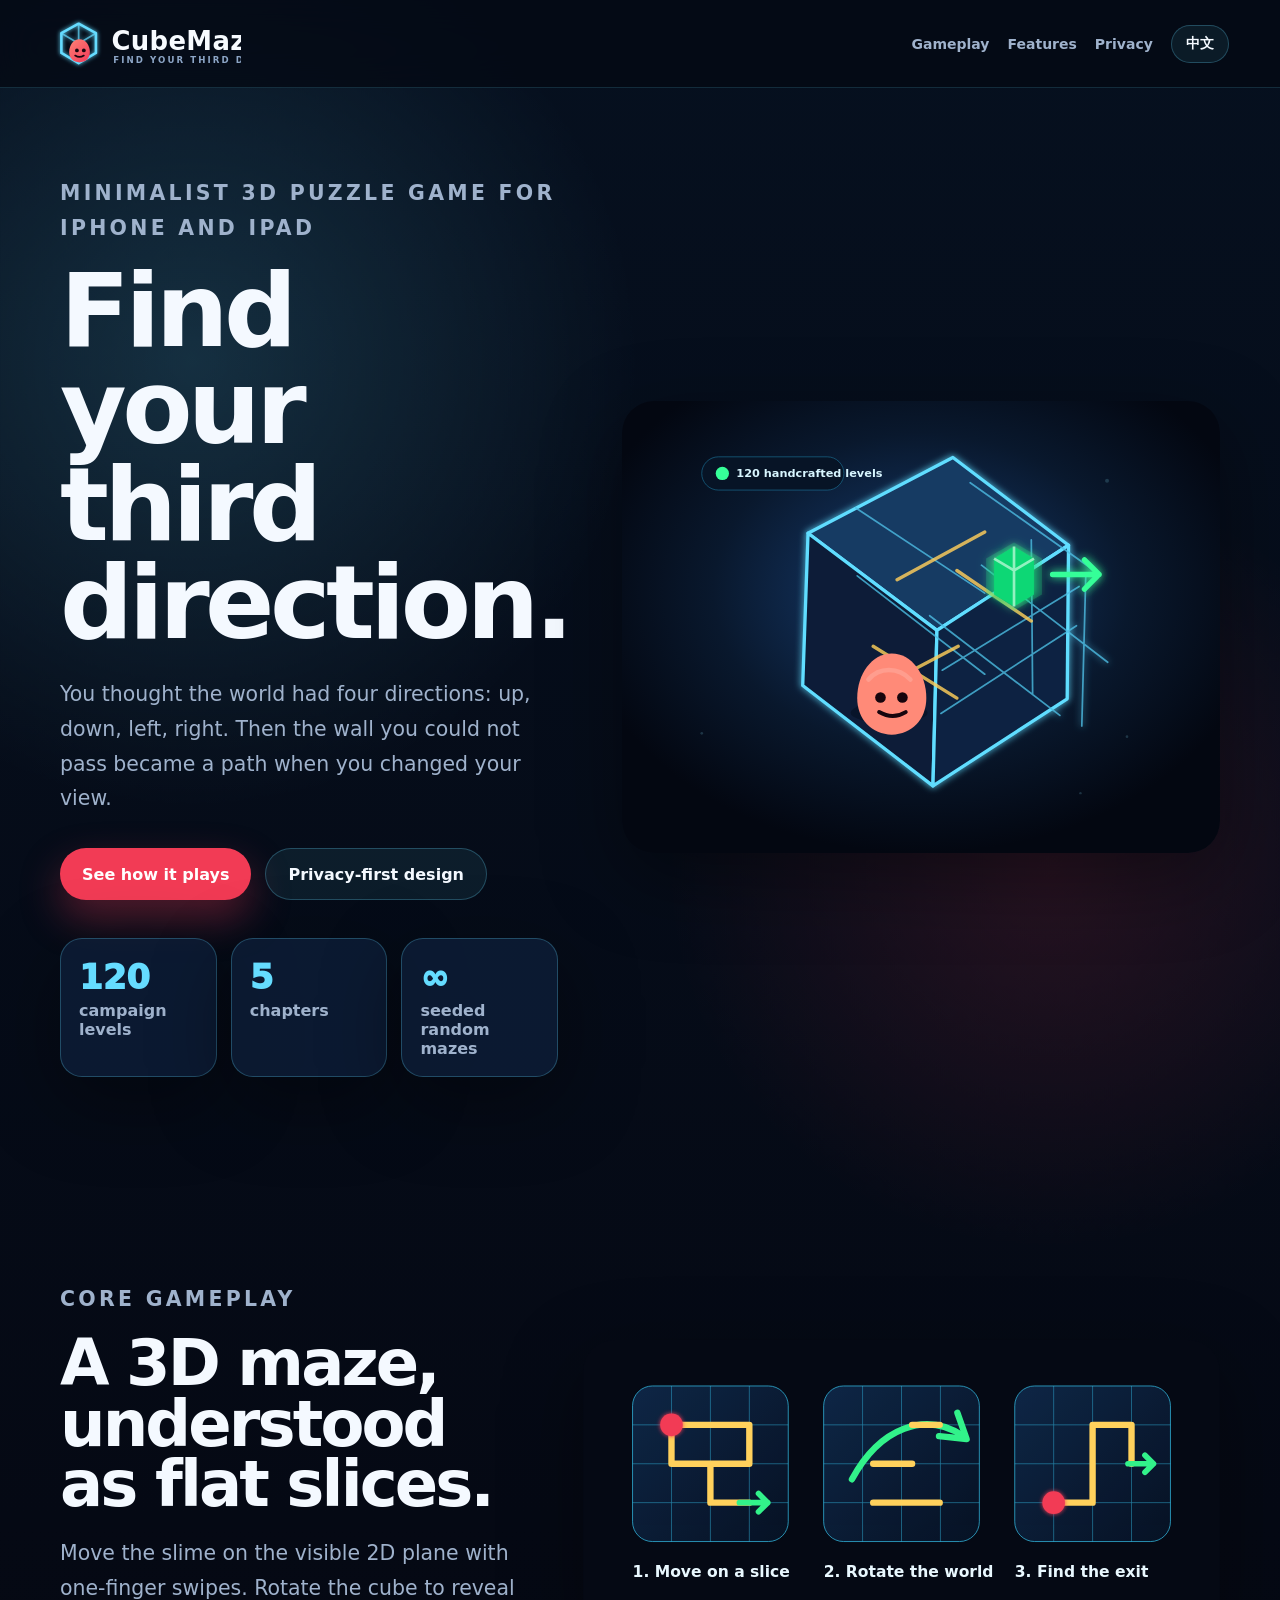
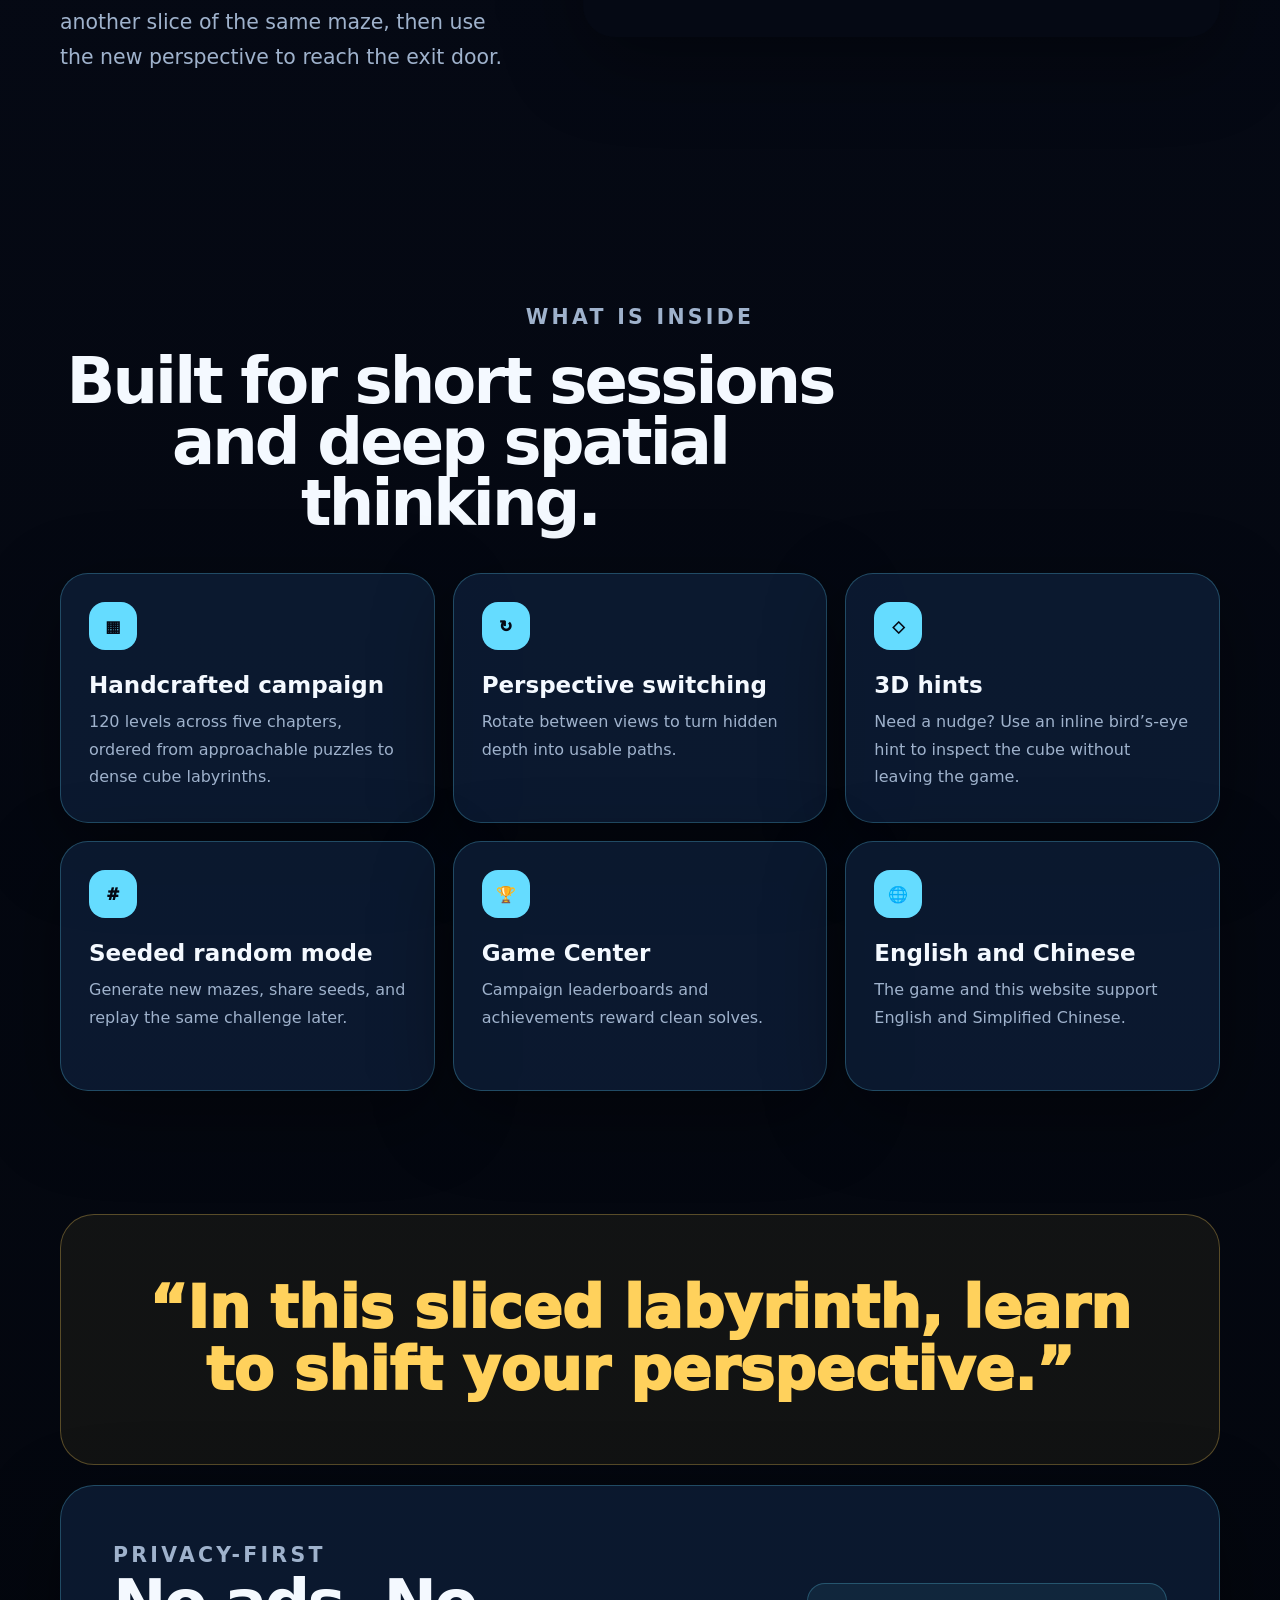
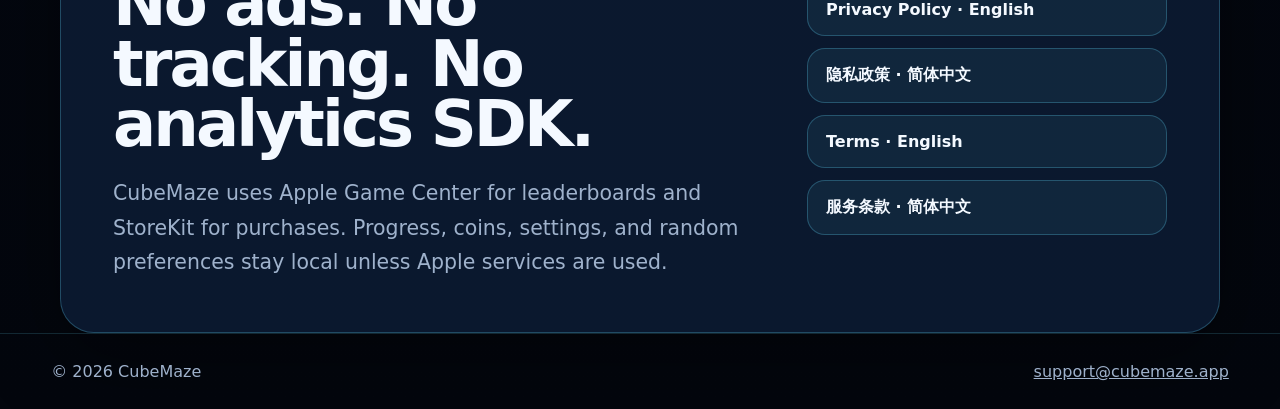
==== index.html @ 84bff679 "Publish CubeMaze website" ====
<!doctype html>
<html lang="en" data-lang="en">
<head>
  <meta charset="utf-8">
  <meta name="viewport" content="width=device-width, initial-scale=1">
  <title>CubeMaze · Find your third direction</title>
  <meta name="description" content="CubeMaze is a minimalist iPhone and iPad puzzle game about solving 3D cube mazes one 2D slice at a time.">
  <meta name="theme-color" content="#050914">
  <meta property="og:type" content="website">
  <meta property="og:title" content="CubeMaze">
  <meta property="og:description" content="Solve 3D mazes one 2D slice at a time.">
  <meta property="og:image" content="assets/social-card.svg">
  <meta name="twitter:card" content="summary_large_image">
  <link rel="icon" href="assets/favicon.svg" type="image/svg+xml">
  <link rel="preload" href="assets/hero-cube.svg" as="image">
  <link rel="stylesheet" href="styles.css">
</head>
<body>
  <header class="site-header">
    <a class="brand" href="#top" aria-label="CubeMaze home">
      <img src="assets/logo.svg" width="220" height="64" alt="CubeMaze">
    </a>
    <nav class="nav" aria-label="Primary navigation">
      <a href="#gameplay" data-i18n="nav.gameplay">Gameplay</a>
      <a href="#features" data-i18n="nav.features">Features</a>
      <a href="#privacy" data-i18n="nav.privacy">Privacy</a>
      <button class="language-toggle" type="button" data-language-toggle aria-label="Switch language">
        <span data-lang-label>中文</span>
      </button>
    </nav>
  </header>

  <main id="top">
    <section class="hero section">
      <div class="hero-copy">
        <p class="eyebrow" data-i18n="hero.eyebrow">Minimalist 3D puzzle game for iPhone and iPad</p>
        <h1 data-i18n="hero.title">Find your third direction.</h1>
        <p class="hero-lede" data-i18n="hero.lede">
          You thought the world had four directions: up, down, left, right. Then the wall you could not pass became a path when you changed your view.
        </p>
        <div class="cta-row">
          <a class="button primary" href="#gameplay" data-i18n="hero.primary">See how it plays</a>
          <a class="button secondary" href="#privacy" data-i18n="hero.secondary">Privacy-first design</a>
        </div>
        <dl class="stats" aria-label="Game highlights">
          <div>
            <dt>120</dt>
            <dd data-i18n="stats.levels">campaign levels</dd>
          </div>
          <div>
            <dt>5</dt>
            <dd data-i18n="stats.chapters">chapters</dd>
          </div>
          <div>
            <dt>∞</dt>
            <dd data-i18n="stats.random">seeded random mazes</dd>
          </div>
        </dl>
      </div>
      <div class="hero-art" aria-hidden="true">
        <img src="assets/hero-cube.svg" width="900" height="680" alt="">
      </div>
    </section>

    <section id="gameplay" class="section split">
      <div>
        <p class="eyebrow" data-i18n="gameplay.eyebrow">Core gameplay</p>
        <h2 data-i18n="gameplay.title">A 3D maze, understood as flat slices.</h2>
        <p data-i18n="gameplay.body">
          Move the slime on the visible 2D plane with one-finger swipes. Rotate the cube to reveal another slice of the same maze, then use the new perspective to reach the exit door.
        </p>
      </div>
      <img class="card-image" src="assets/gameplay-slices.svg" width="900" height="420" alt="Three illustrated panels explaining how CubeMaze is played">
    </section>

    <section id="features" class="section">
      <p class="eyebrow centered" data-i18n="features.eyebrow">What is inside</p>
      <h2 class="centered" data-i18n="features.title">Built for short sessions and deep spatial thinking.</h2>
      <div class="feature-grid">
        <article class="feature-card">
          <span class="feature-icon">▦</span>
          <h3 data-i18n="features.campaign.title">Handcrafted campaign</h3>
          <p data-i18n="features.campaign.body">120 levels across five chapters, ordered from approachable puzzles to dense cube labyrinths.</p>
        </article>
        <article class="feature-card">
          <span class="feature-icon">↻</span>
          <h3 data-i18n="features.rotation.title">Perspective switching</h3>
          <p data-i18n="features.rotation.body">Rotate between views to turn hidden depth into usable paths.</p>
        </article>
        <article class="feature-card">
          <span class="feature-icon">◇</span>
          <h3 data-i18n="features.hint.title">3D hints</h3>
          <p data-i18n="features.hint.body">Need a nudge? Use an inline bird’s-eye hint to inspect the cube without leaving the game.</p>
        </article>
        <article class="feature-card">
          <span class="feature-icon">#</span>
          <h3 data-i18n="features.random.title">Seeded random mode</h3>
          <p data-i18n="features.random.body">Generate new mazes, share seeds, and replay the same challenge later.</p>
        </article>
        <article class="feature-card">
          <span class="feature-icon">🏆</span>
          <h3 data-i18n="features.gamecenter.title">Game Center</h3>
          <p data-i18n="features.gamecenter.body">Campaign leaderboards and achievements reward clean solves.</p>
        </article>
        <article class="feature-card">
          <span class="feature-icon">🌐</span>
          <h3 data-i18n="features.language.title">English and Chinese</h3>
          <p data-i18n="features.language.body">The game and this website support English and Simplified Chinese.</p>
        </article>
      </div>
    </section>

    <section class="section quote-section">
      <blockquote data-i18n="quote.text">“In this sliced labyrinth, learn to shift your perspective.”</blockquote>
    </section>

    <section id="privacy" class="section legal-callout">
      <div>
        <p class="eyebrow" data-i18n="privacy.eyebrow">Privacy-first</p>
        <h2 data-i18n="privacy.title">No ads. No tracking. No analytics SDK.</h2>
        <p data-i18n="privacy.body">
          CubeMaze uses Apple Game Center for leaderboards and StoreKit for purchases. Progress, coins, settings, and random preferences stay local unless Apple services are used.
        </p>
      </div>
      <div class="legal-links">
        <a href="privacy-en.html" data-i18n="privacy.en">Privacy Policy · English</a>
        <a href="privacy-zh.html" data-i18n="privacy.zh">隐私政策 · 简体中文</a>
        <a href="terms-en.html" data-i18n="terms.en">Terms · English</a>
        <a href="terms-zh.html" data-i18n="terms.zh">服务条款 · 简体中文</a>
      </div>
    </section>
  </main>

  <footer class="site-footer">
    <p>© <span data-year></span> CubeMaze</p>
    <p><a href="mailto:support@cubemaze.app">support@cubemaze.app</a></p>
  </footer>

  <script src="app.js" defer></script>
</body>
</html>
---- styles.css ----
:root {
  color-scheme: dark;
  --bg: #050914;
  --bg-soft: #071326;
  --card: rgba(14, 32, 58, .74);
  --card-strong: rgba(18, 44, 78, .92);
  --text: #f4f9ff;
  --muted: #9fb2cc;
  --line: rgba(100, 220, 255, .26);
  --cyan: #65dcff;
  --green: #36ff98;
  --red: #f23b55;
  --gold: #ffd15c;
  --shadow: 0 24px 80px rgba(0, 0, 0, .38);
  font-family: Inter, ui-sans-serif, system-ui, -apple-system, BlinkMacSystemFont, "Segoe UI", sans-serif;
}

* { box-sizing: border-box; }

html {
  scroll-behavior: smooth;
  background: var(--bg);
}

body {
  margin: 0;
  min-width: 320px;
  color: var(--text);
  background:
    radial-gradient(circle at 15% 10%, rgba(101, 220, 255, .16), transparent 28rem),
    radial-gradient(circle at 82% 24%, rgba(242, 59, 85, .14), transparent 24rem),
    linear-gradient(180deg, #06101f 0%, var(--bg) 42%, #03060d 100%);
}

a { color: inherit; }

.site-header {
  position: sticky;
  top: 0;
  z-index: 20;
  display: flex;
  align-items: center;
  justify-content: space-between;
  gap: 24px;
  padding: 16px clamp(18px, 4vw, 56px);
  border-bottom: 1px solid rgba(101, 220, 255, .16);
  background: rgba(5, 9, 20, .78);
  backdrop-filter: blur(18px);
}

.brand {
  display: inline-flex;
  align-items: center;
  text-decoration: none;
}

.brand img { width: 190px; height: auto; }

.nav {
  display: flex;
  align-items: center;
  gap: 18px;
  color: var(--muted);
  font-size: 14px;
  font-weight: 700;
}

.nav a {
  text-decoration: none;
}

.nav a:hover { color: var(--text); }

.language-toggle {
  border: 1px solid var(--line);
  border-radius: 999px;
  padding: 9px 14px;
  color: var(--text);
  background: rgba(101, 220, 255, .08);
  font: inherit;
  cursor: pointer;
}

.language-toggle:hover {
  border-color: rgba(101, 220, 255, .62);
}

.section {
  width: min(1160px, calc(100% - 36px));
  margin: 0 auto;
  padding: clamp(54px, 8vw, 112px) 0;
}

.hero {
  display: grid;
  grid-template-columns: minmax(0, .9fr) minmax(360px, 1.08fr);
  align-items: center;
  gap: clamp(32px, 5vw, 76px);
  padding-top: clamp(36px, 7vw, 88px);
}

.hero-copy h1,
.section h2,
.legal-page h1 {
  margin: 0;
  letter-spacing: -.045em;
  line-height: .95;
}

.hero-copy h1 {
  max-width: 660px;
  font-size: clamp(56px, 8vw, 104px);
}

.section h2 {
  max-width: 780px;
  font-size: clamp(36px, 5vw, 66px);
}

.eyebrow {
  margin: 0 0 16px;
  color: var(--green);
  font-size: 13px;
  font-weight: 900;
  letter-spacing: .16em;
  text-transform: uppercase;
}

.hero-lede,
.section p,
.legal-page p,
.legal-page li {
  color: var(--muted);
  font-size: clamp(17px, 1.6vw, 21px);
  line-height: 1.7;
}

.hero-lede {
  max-width: 660px;
  margin: 26px 0 0;
}

.cta-row {
  display: flex;
  flex-wrap: wrap;
  gap: 14px;
  margin-top: 32px;
}

.button {
  display: inline-flex;
  align-items: center;
  justify-content: center;
  min-height: 52px;
  padding: 0 22px;
  border-radius: 999px;
  font-weight: 900;
  text-decoration: none;
}

.button.primary {
  background: var(--red);
  color: white;
  box-shadow: 0 18px 40px rgba(242, 59, 85, .34);
}

.button.secondary {
  border: 1px solid var(--line);
  color: var(--text);
  background: rgba(101, 220, 255, .08);
}

.stats {
  display: grid;
  grid-template-columns: repeat(3, minmax(0, 1fr));
  gap: 14px;
  max-width: 620px;
  margin: 38px 0 0;
}

.stats div,
.feature-card,
.legal-callout,
.legal-page {
  border: 1px solid var(--line);
  background: var(--card);
  box-shadow: var(--shadow);
}

.stats div {
  padding: 18px;
  border-radius: 22px;
}

.stats dt {
  font-size: 34px;
  font-weight: 950;
  color: var(--cyan);
}

.stats dd {
  margin: 4px 0 0;
  color: var(--muted);
  font-weight: 700;
}

.hero-art img,
.card-image {
  display: block;
  width: 100%;
  height: auto;
  border-radius: 32px;
  box-shadow: var(--shadow);
}

.split {
  display: grid;
  grid-template-columns: .72fr 1fr;
  align-items: center;
  gap: clamp(28px, 5vw, 64px);
}

.centered {
  margin-left: auto;
  margin-right: auto;
  text-align: center;
}

.feature-grid {
  display: grid;
  grid-template-columns: repeat(3, minmax(0, 1fr));
  gap: 18px;
  margin-top: 40px;
}

.feature-card {
  min-height: 250px;
  padding: 28px;
  border-radius: 28px;
}

.feature-icon {
  display: inline-grid;
  place-items: center;
  width: 48px;
  height: 48px;
  border-radius: 16px;
  color: var(--bg);
  background: var(--cyan);
  font-weight: 950;
}

.feature-card h3 {
  margin: 22px 0 10px;
  font-size: 23px;
}

.feature-card p {
  margin: 0;
  font-size: 16px;
}

.quote-section {
  padding-top: 20px;
  padding-bottom: 20px;
}

blockquote {
  margin: 0;
  padding: clamp(34px, 5vw, 62px);
  border: 1px solid rgba(255, 209, 92, .3);
  border-radius: 34px;
  color: var(--gold);
  background: rgba(255, 209, 92, .06);
  font-size: clamp(30px, 5vw, 58px);
  font-weight: 950;
  line-height: 1.08;
  text-align: center;
}

.legal-callout {
  display: grid;
  grid-template-columns: 1fr minmax(260px, 360px);
  gap: 30px;
  align-items: center;
  padding: clamp(28px, 5vw, 52px);
  border-radius: 34px;
}

.legal-callout p {
  margin-bottom: 0;
}

.legal-links {
  display: grid;
  gap: 12px;
}

.legal-links a {
  padding: 16px 18px;
  border: 1px solid var(--line);
  border-radius: 18px;
  color: var(--text);
  background: rgba(101, 220, 255, .07);
  font-weight: 850;
  text-decoration: none;
}

.site-footer {
  display: flex;
  justify-content: space-between;
  gap: 18px;
  padding: 28px clamp(18px, 4vw, 56px);
  color: var(--muted);
  border-top: 1px solid rgba(101, 220, 255, .16);
}

.site-footer p { margin: 0; }

.legal-main {
  padding: 42px 0 78px;
}

.legal-page {
  width: min(880px, calc(100% - 36px));
  margin: 0 auto;
  padding: clamp(28px, 5vw, 56px);
  border-radius: 32px;
}

.legal-page h1 {
  font-size: clamp(42px, 6vw, 74px);
}

.legal-page h2 {
  margin-top: 34px;
  color: var(--text);
}

.legal-page .effective {
  color: var(--green);
  font-weight: 900;
}

.legal-page a {
  color: var(--cyan);
}

@media (max-width: 900px) {
  .site-header {
    position: static;
    flex-direction: column;
    align-items: flex-start;
  }

  .nav {
    width: 100%;
    flex-wrap: wrap;
  }

  .hero,
  .split,
  .legal-callout {
    grid-template-columns: 1fr;
  }

  .hero-art {
    order: -1;
  }

  .feature-grid {
    grid-template-columns: 1fr 1fr;
  }
}

@media (max-width: 620px) {
  .brand img { width: 164px; }
  .nav { gap: 12px; }
  .stats,
  .feature-grid {
    grid-template-columns: 1fr;
  }
  .site-footer {
    flex-direction: column;
  }
}
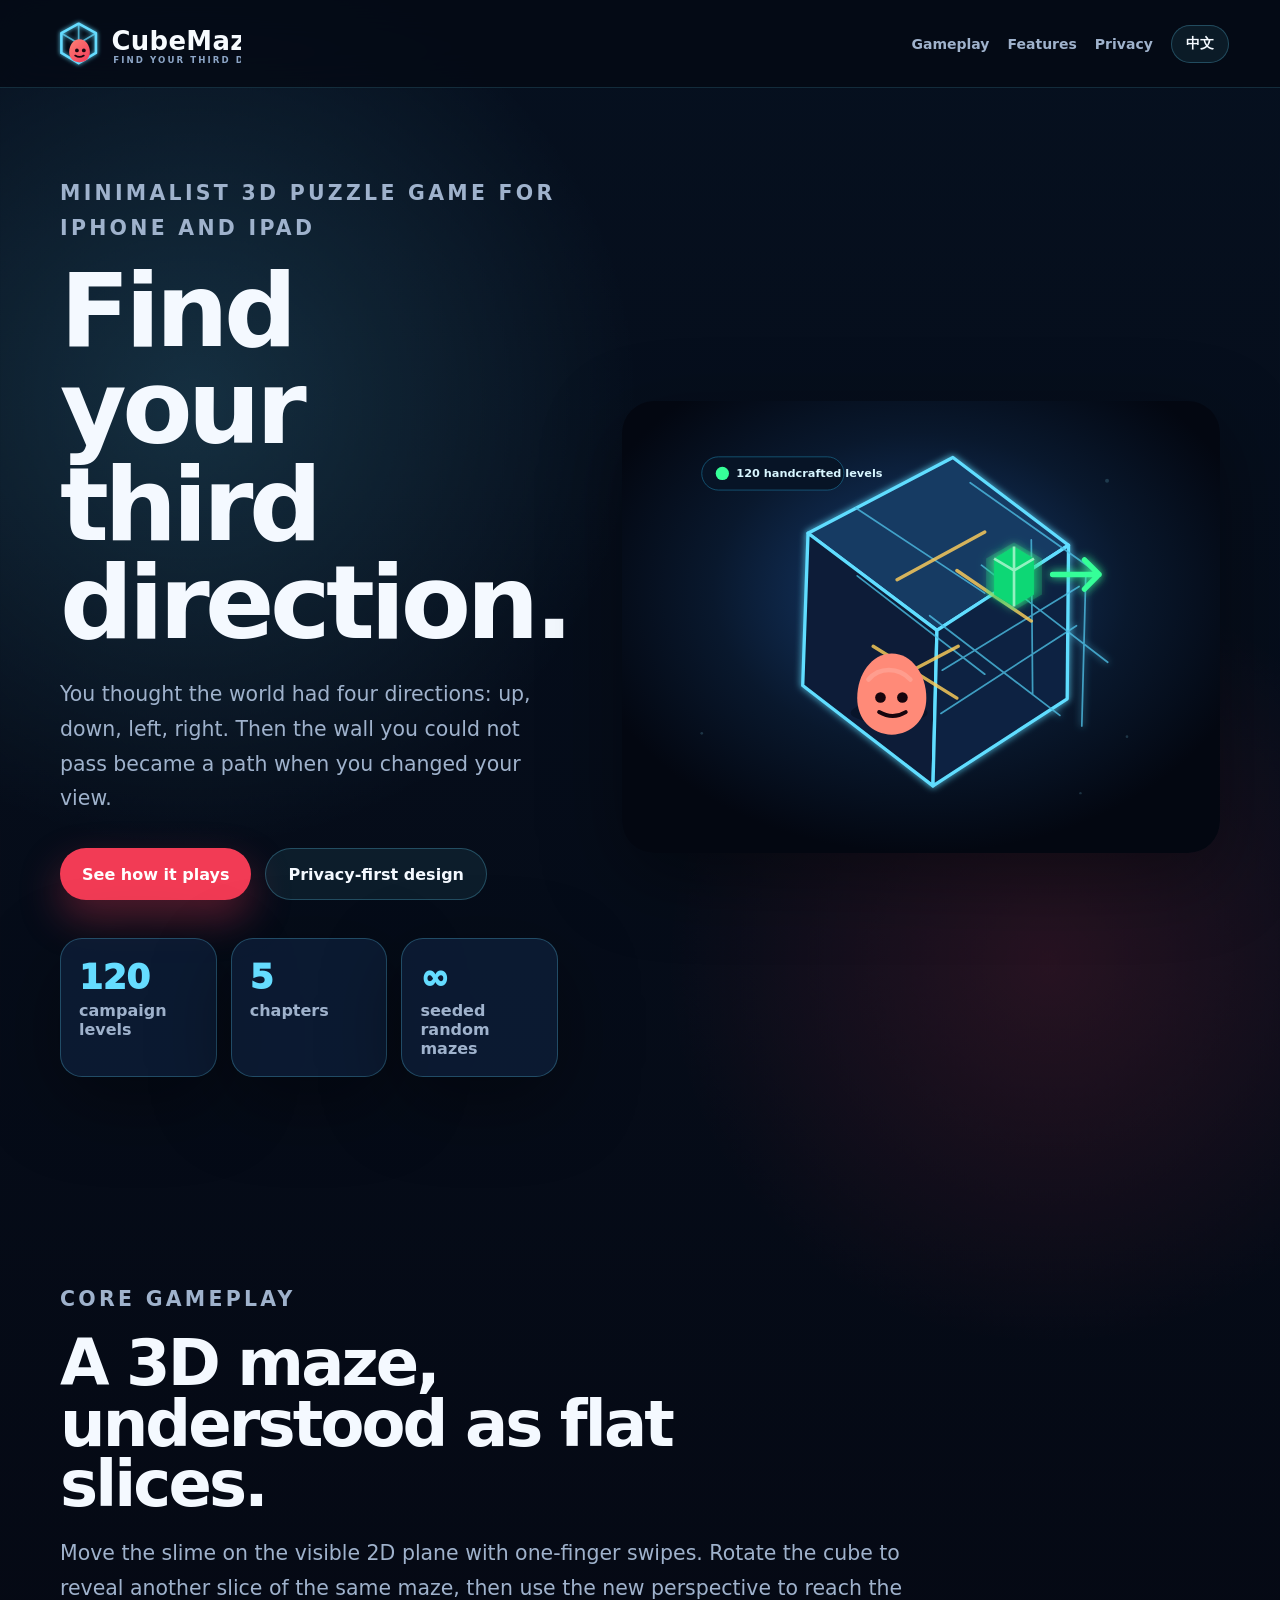
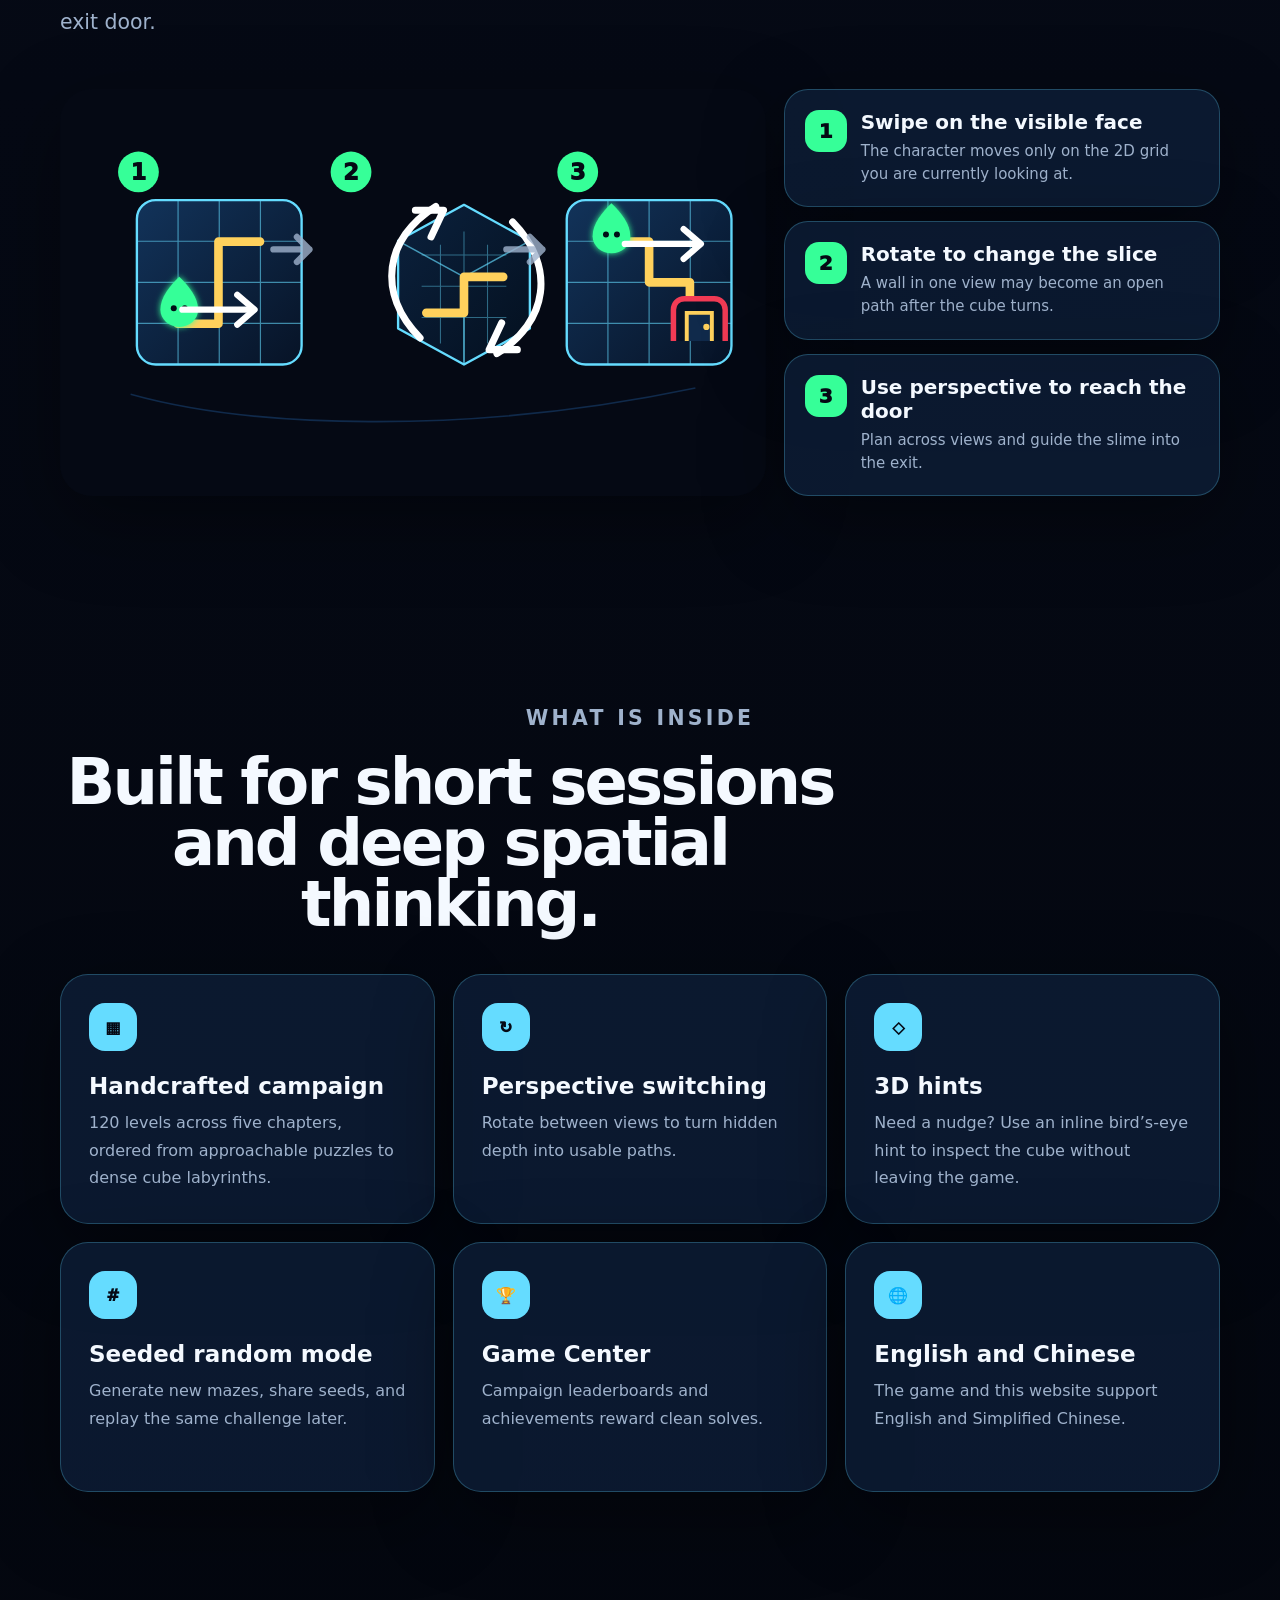
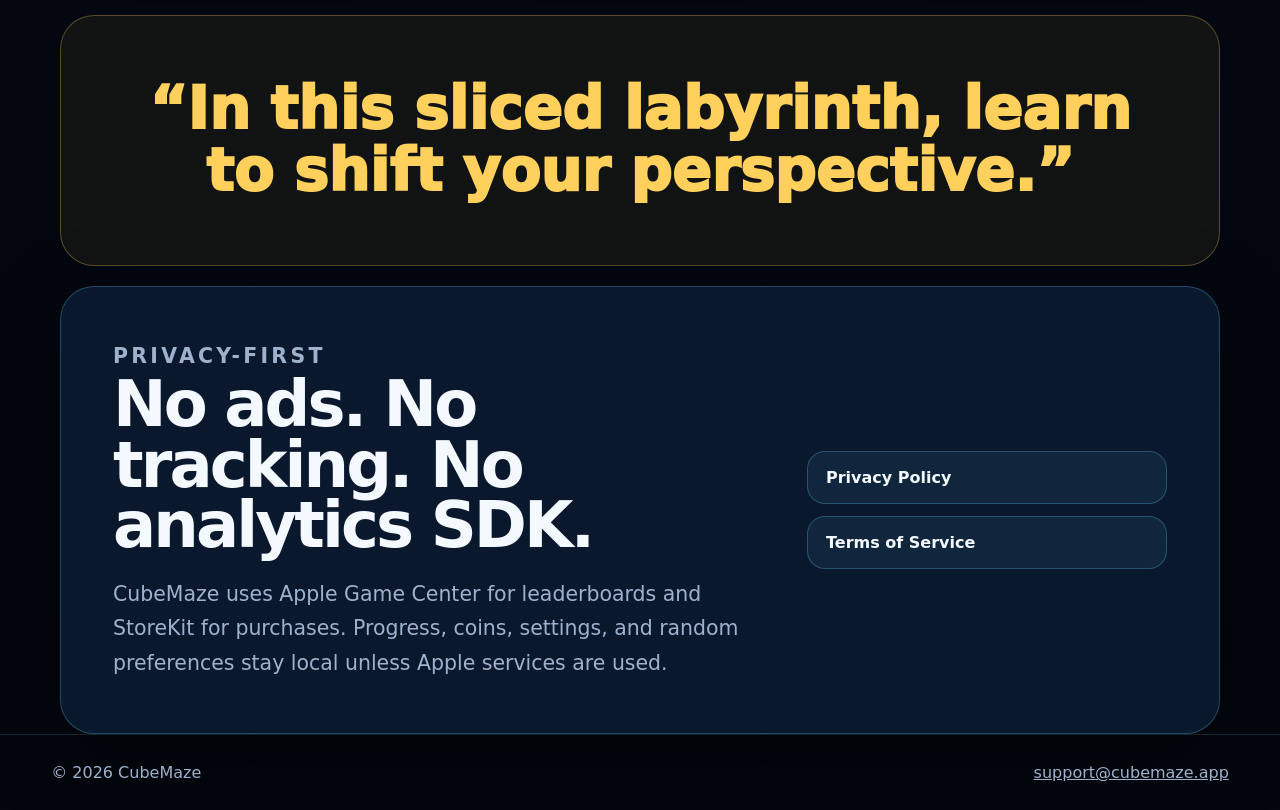
==== commit 3e8142f6: "Refine language pages and gameplay section" ====
--- a/index.html
+++ b/index.html
@@ -62,7 +62,7 @@
       </div>
     </section>
 
-    <section id="gameplay" class="section split">
+    <section id="gameplay" class="section gameplay-section">
       <div>
         <p class="eyebrow" data-i18n="gameplay.eyebrow">Core gameplay</p>
         <h2 data-i18n="gameplay.title">A 3D maze, understood as flat slices.</h2>
@@ -70,7 +70,26 @@
           Move the slime on the visible 2D plane with one-finger swipes. Rotate the cube to reveal another slice of the same maze, then use the new perspective to reach the exit door.
         </p>
       </div>
-      <img class="card-image" src="assets/gameplay-slices.svg" width="900" height="420" alt="Three illustrated panels explaining how CubeMaze is played">
+      <div class="gameplay-layout">
+        <img class="card-image" src="assets/gameplay-slices.svg" width="900" height="520" alt="CubeMaze gameplay flow: swipe, rotate, exit">
+        <div class="gameplay-steps" aria-label="Gameplay steps">
+          <article>
+            <span>1</span>
+            <h3 data-i18n="gameplay.step1.title">Swipe on the visible face</h3>
+            <p data-i18n="gameplay.step1.body">The character moves only on the 2D grid you are currently looking at.</p>
+          </article>
+          <article>
+            <span>2</span>
+            <h3 data-i18n="gameplay.step2.title">Rotate to change the slice</h3>
+            <p data-i18n="gameplay.step2.body">A wall in one view may become an open path after the cube turns.</p>
+          </article>
+          <article>
+            <span>3</span>
+            <h3 data-i18n="gameplay.step3.title">Use perspective to reach the door</h3>
+            <p data-i18n="gameplay.step3.body">Plan across views and guide the slime into the exit.</p>
+          </article>
+        </div>
+      </div>
     </section>
 
     <section id="features" class="section">
@@ -123,10 +142,8 @@
         </p>
       </div>
       <div class="legal-links">
-        <a href="privacy-en.html" data-i18n="privacy.en">Privacy Policy · English</a>
-        <a href="privacy-zh.html" data-i18n="privacy.zh">隐私政策 · 简体中文</a>
-        <a href="terms-en.html" data-i18n="terms.en">Terms · English</a>
-        <a href="terms-zh.html" data-i18n="terms.zh">服务条款 · 简体中文</a>
+        <a href="privacy.html" data-i18n="privacy.link">Privacy Policy</a>
+        <a href="terms.html" data-i18n="terms.link">Terms of Service</a>
       </div>
     </section>
   </main>
--- a/styles.css
+++ b/styles.css
@@ -220,6 +220,63 @@
   gap: clamp(28px, 5vw, 64px);
 }
 
+.gameplay-section {
+  display: grid;
+  gap: 28px;
+}
+
+.gameplay-section > div:first-child {
+  max-width: 860px;
+}
+
+.gameplay-layout {
+  display: grid;
+  grid-template-columns: minmax(0, 1.1fr) minmax(280px, .68fr);
+  align-items: stretch;
+  gap: 18px;
+}
+
+.gameplay-steps {
+  display: grid;
+  gap: 14px;
+}
+
+.gameplay-steps article {
+  display: grid;
+  grid-template-columns: 42px 1fr;
+  column-gap: 14px;
+  align-content: center;
+  padding: 20px;
+  border: 1px solid var(--line);
+  border-radius: 24px;
+  background: var(--card);
+  box-shadow: var(--shadow);
+}
+
+.gameplay-steps span {
+  display: inline-grid;
+  place-items: center;
+  width: 42px;
+  height: 42px;
+  border-radius: 14px;
+  color: var(--bg);
+  background: var(--green);
+  font-size: 20px;
+  font-weight: 950;
+  grid-row: span 2;
+}
+
+.gameplay-steps h3 {
+  margin: 0 0 6px;
+  font-size: 20px;
+}
+
+.gameplay-steps p {
+  margin: 0;
+  font-size: 15px;
+  line-height: 1.55;
+}
+
 .centered {
   margin-left: auto;
   margin-right: auto;
@@ -360,6 +417,7 @@
 
   .hero,
   .split,
+  .gameplay-layout,
   .legal-callout {
     grid-template-columns: 1fr;
   }
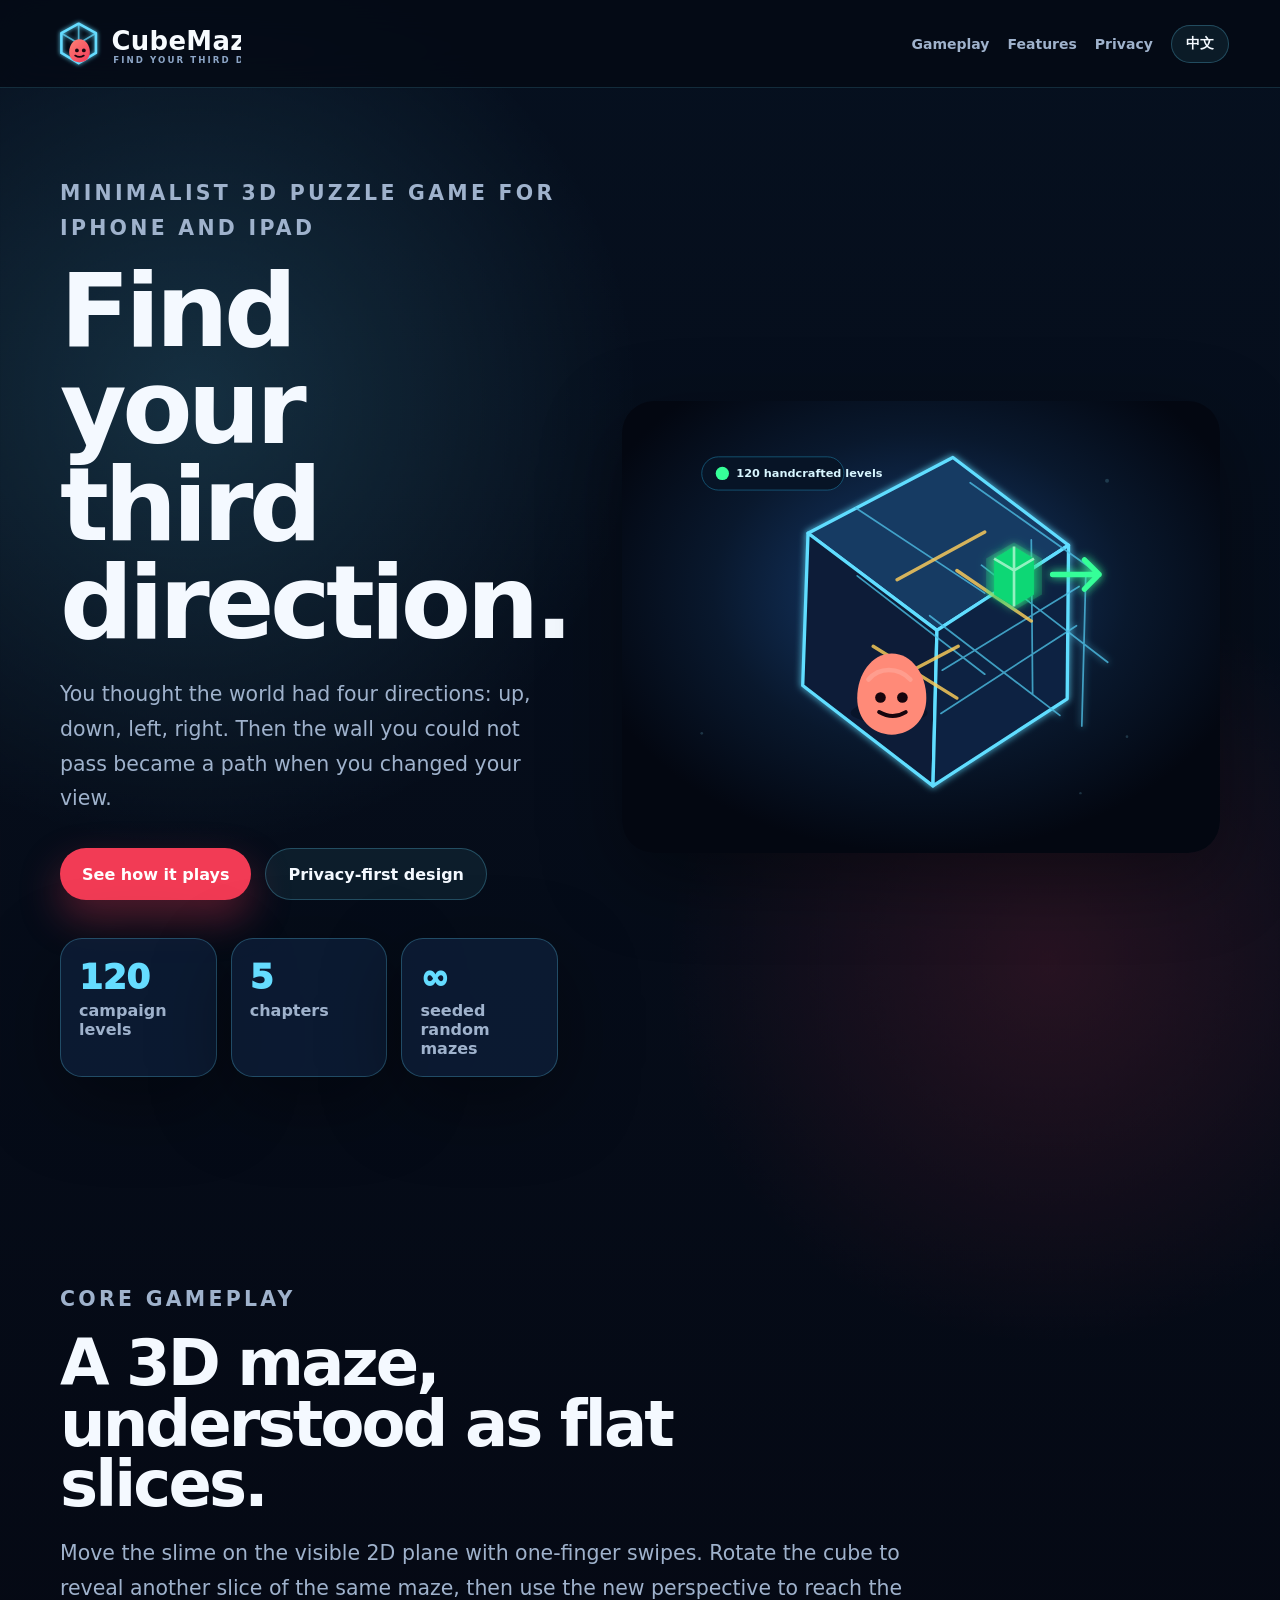
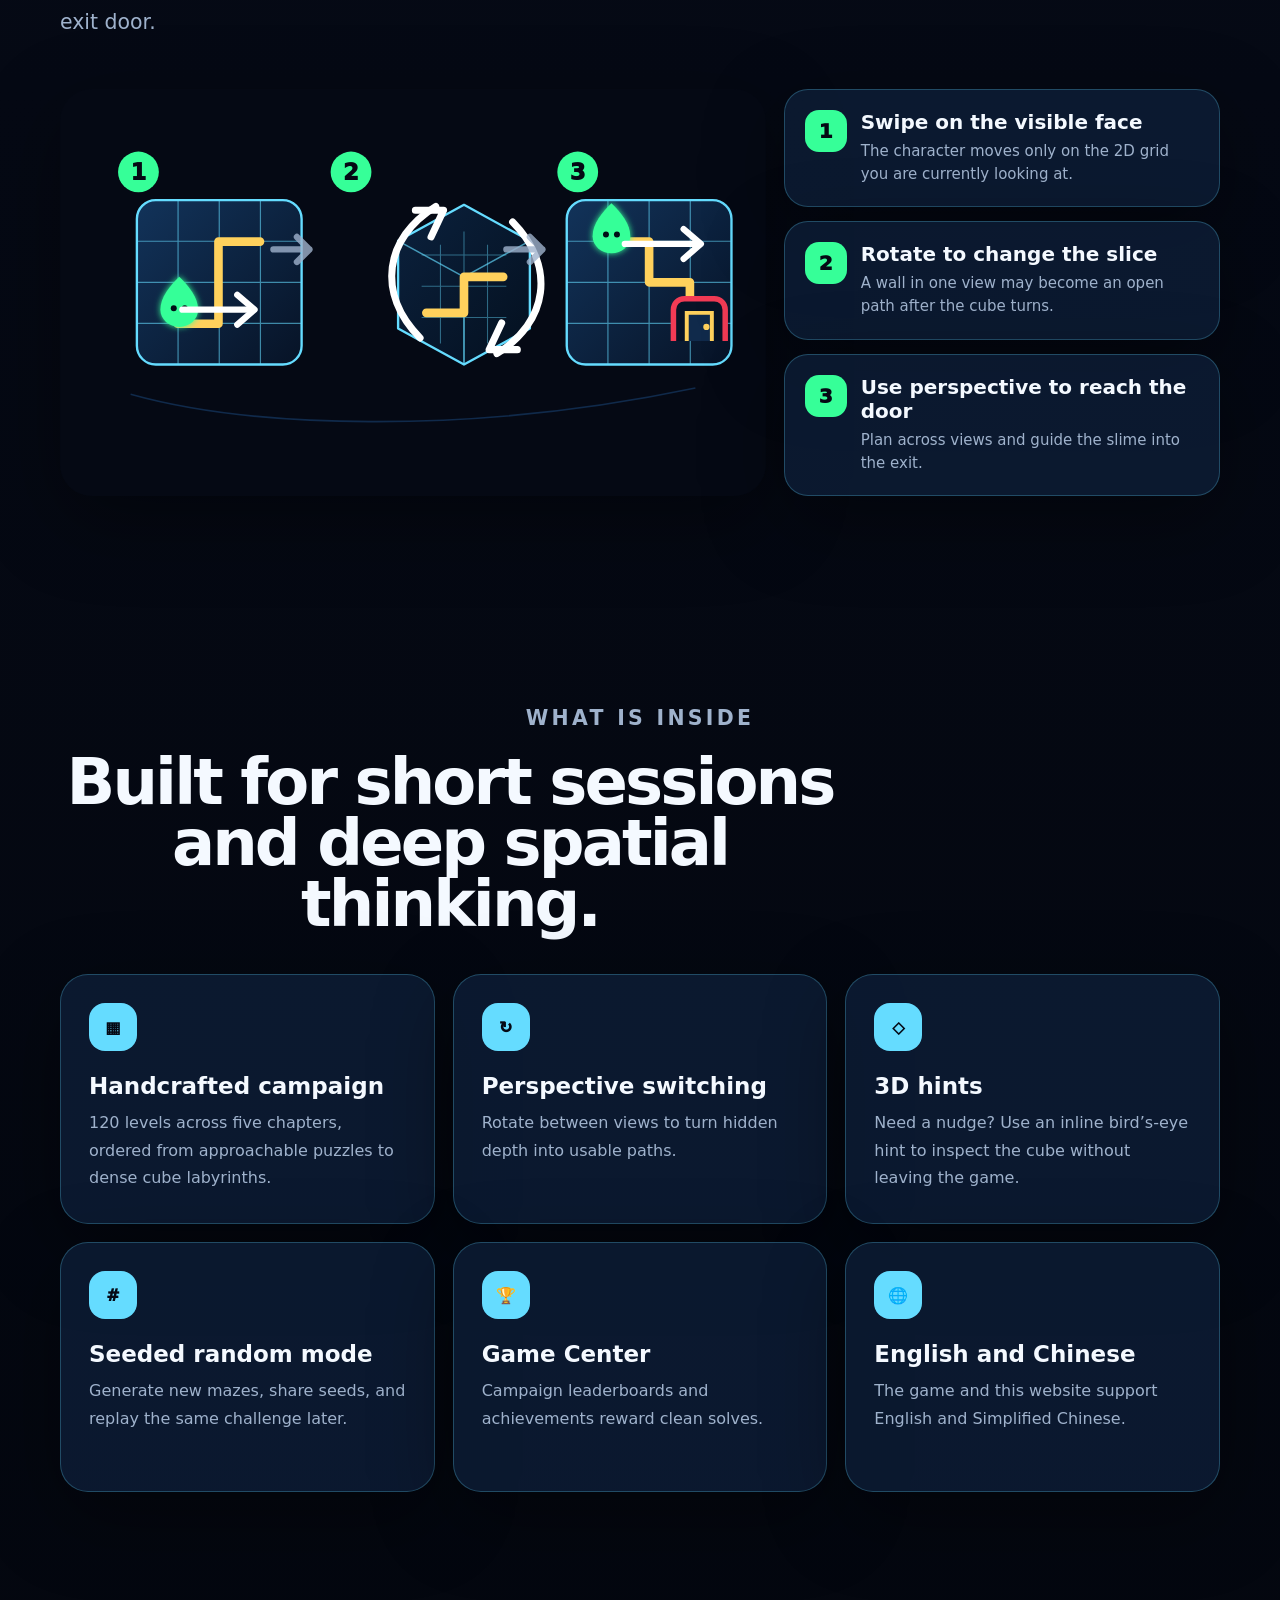
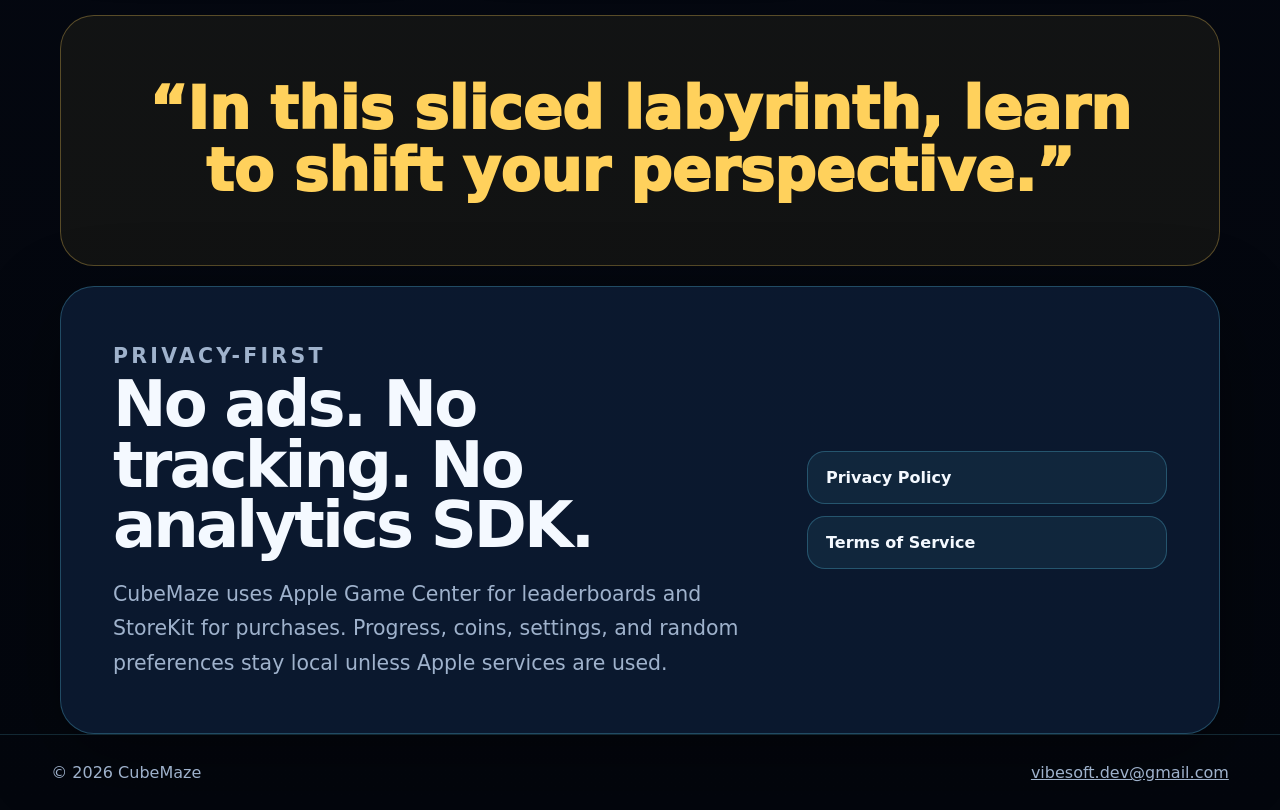
==== commit 6cee0d98: "Update support contact email" ====
--- a/index.html
+++ b/index.html
@@ -150,7 +150,7 @@
 
   <footer class="site-footer">
     <p>© <span data-year></span> CubeMaze</p>
-    <p><a href="mailto:support@cubemaze.app">support@cubemaze.app</a></p>
+    <p><a href="mailto:vibesoft.dev@gmail.com">vibesoft.dev@gmail.com</a></p>
   </footer>
 
   <script src="app.js" defer></script>
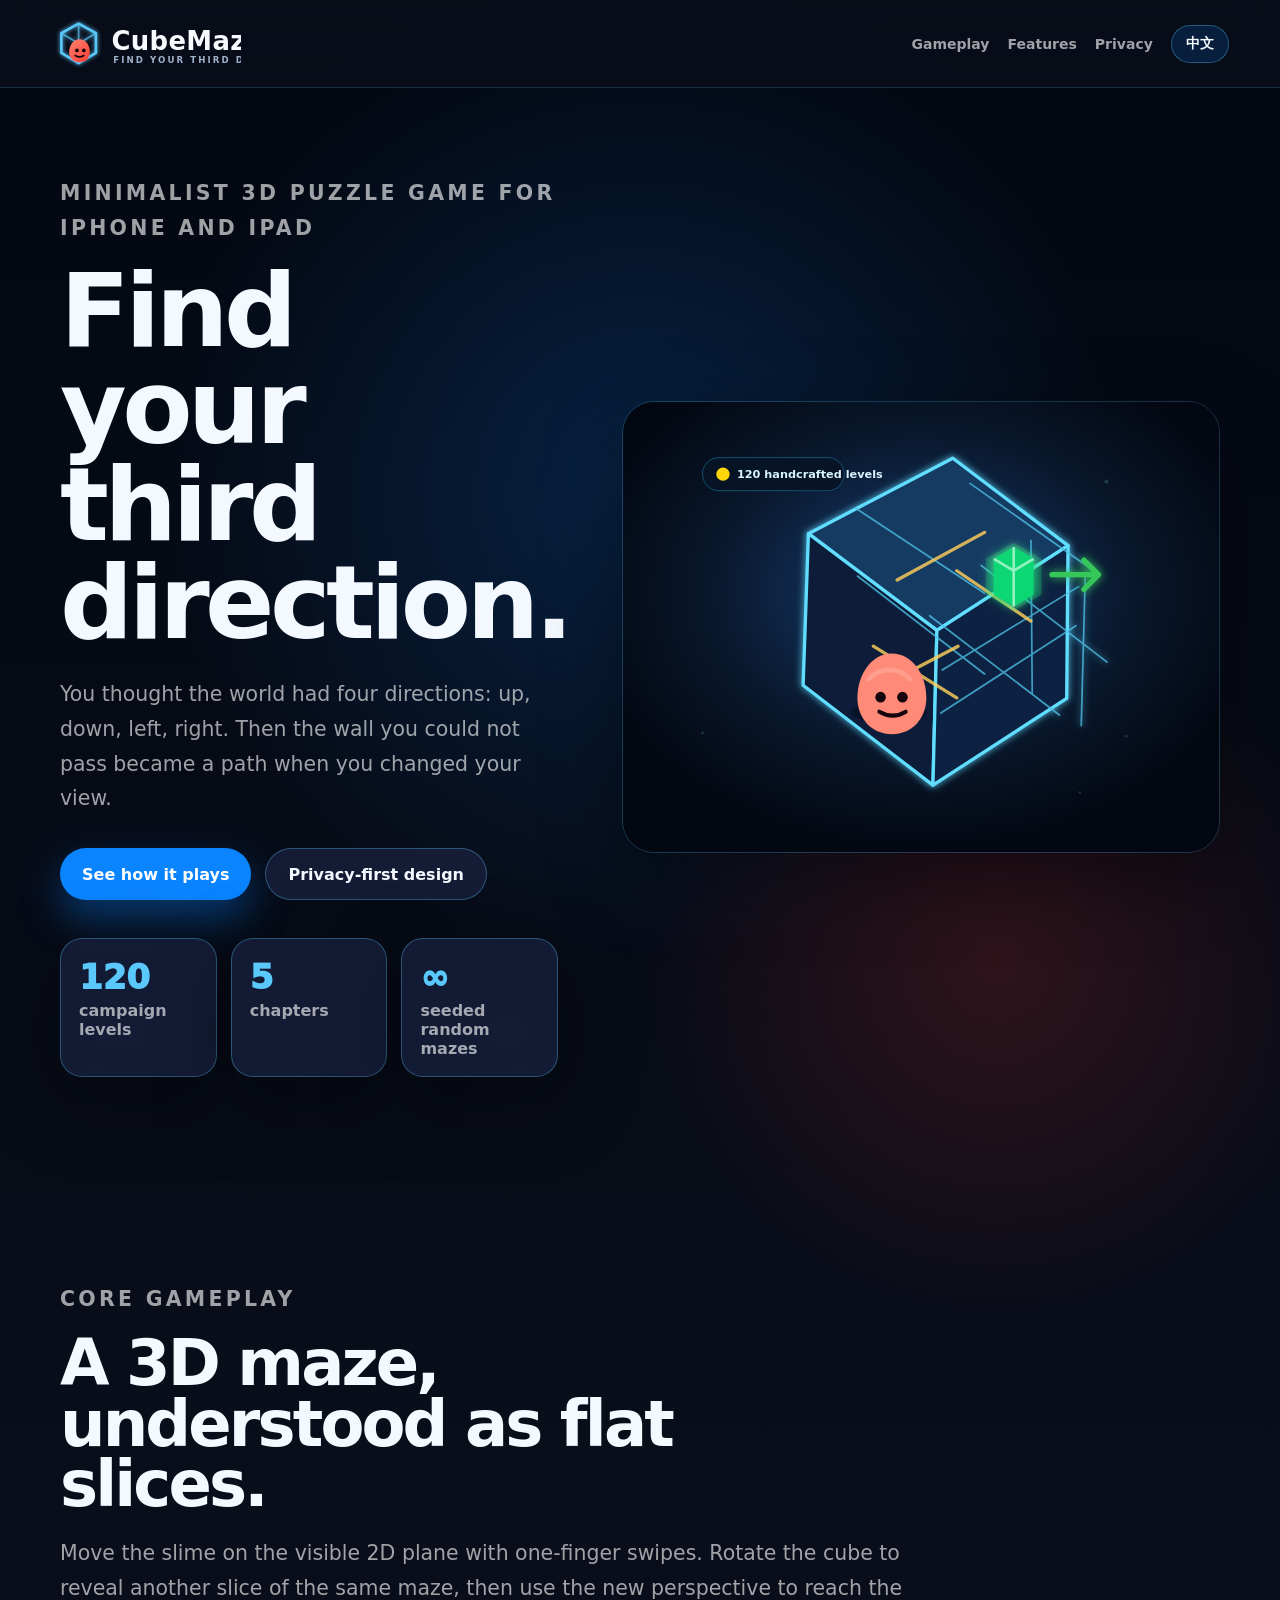
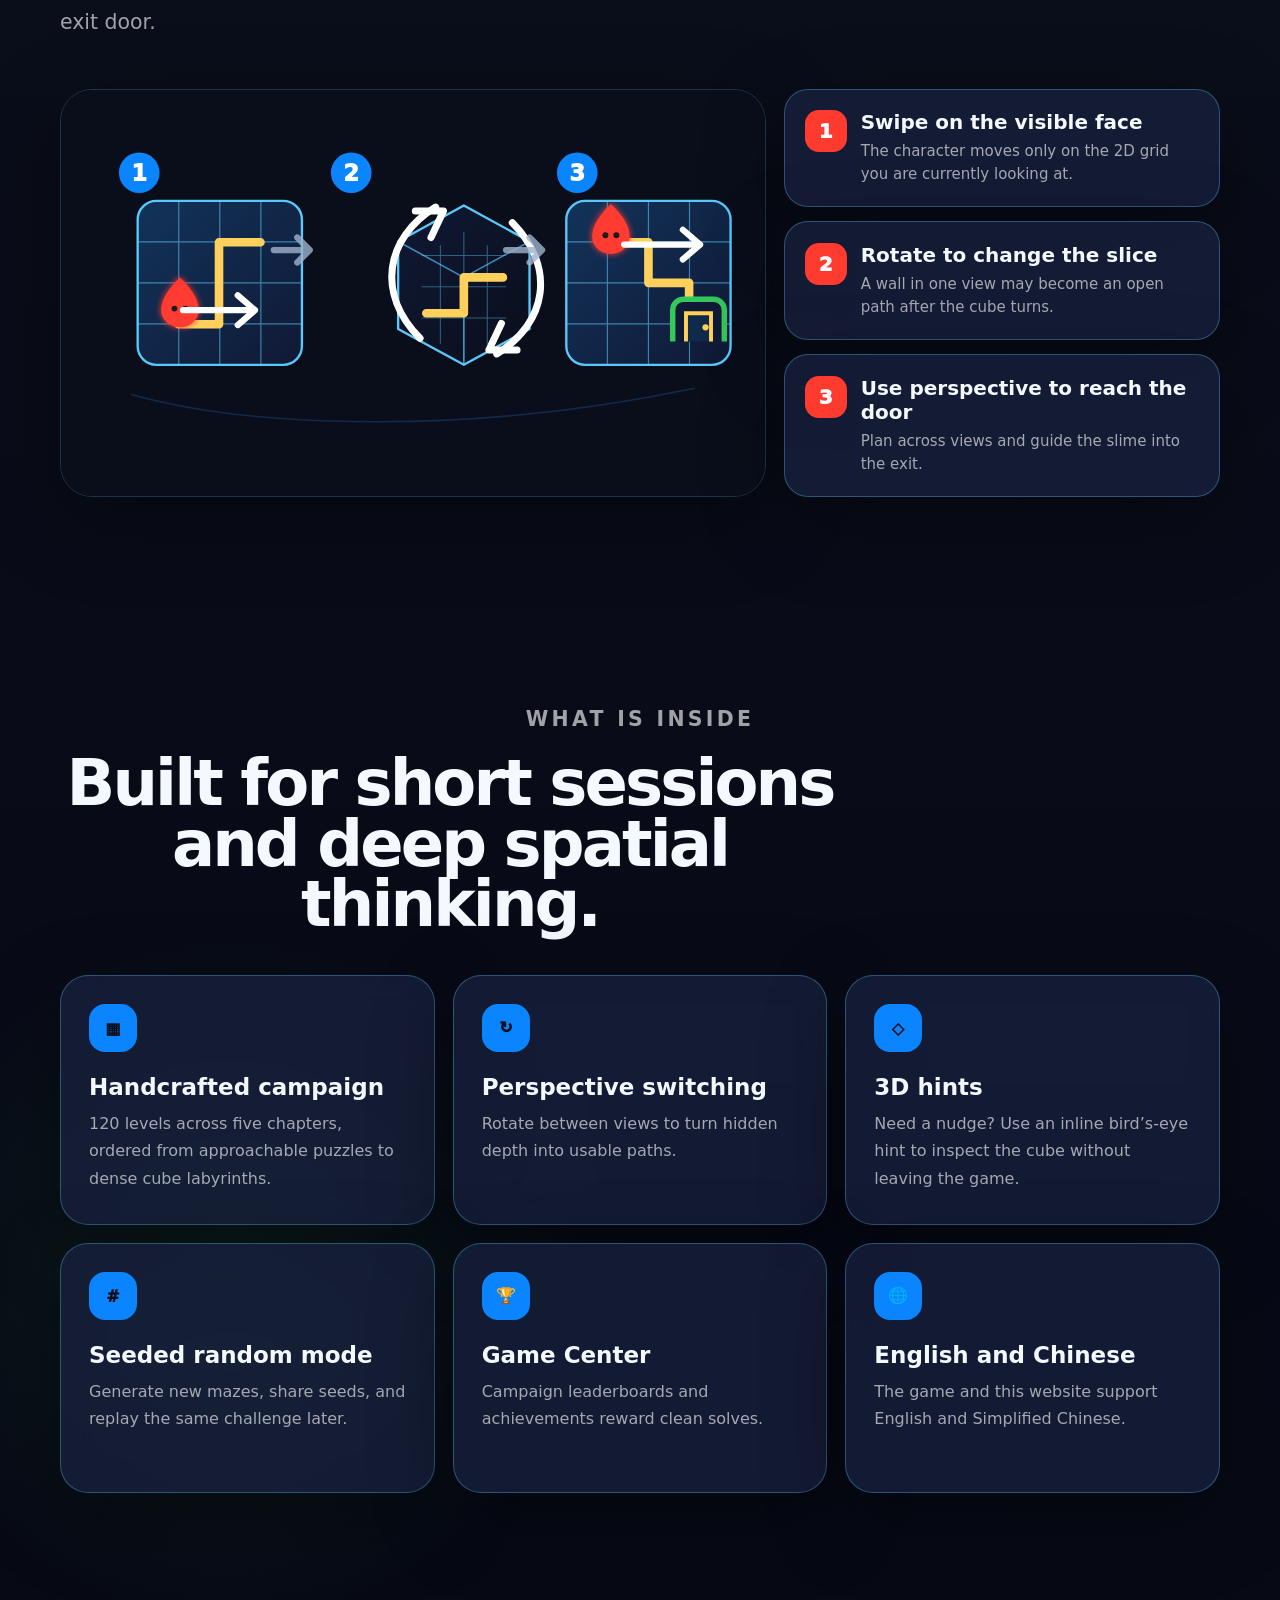
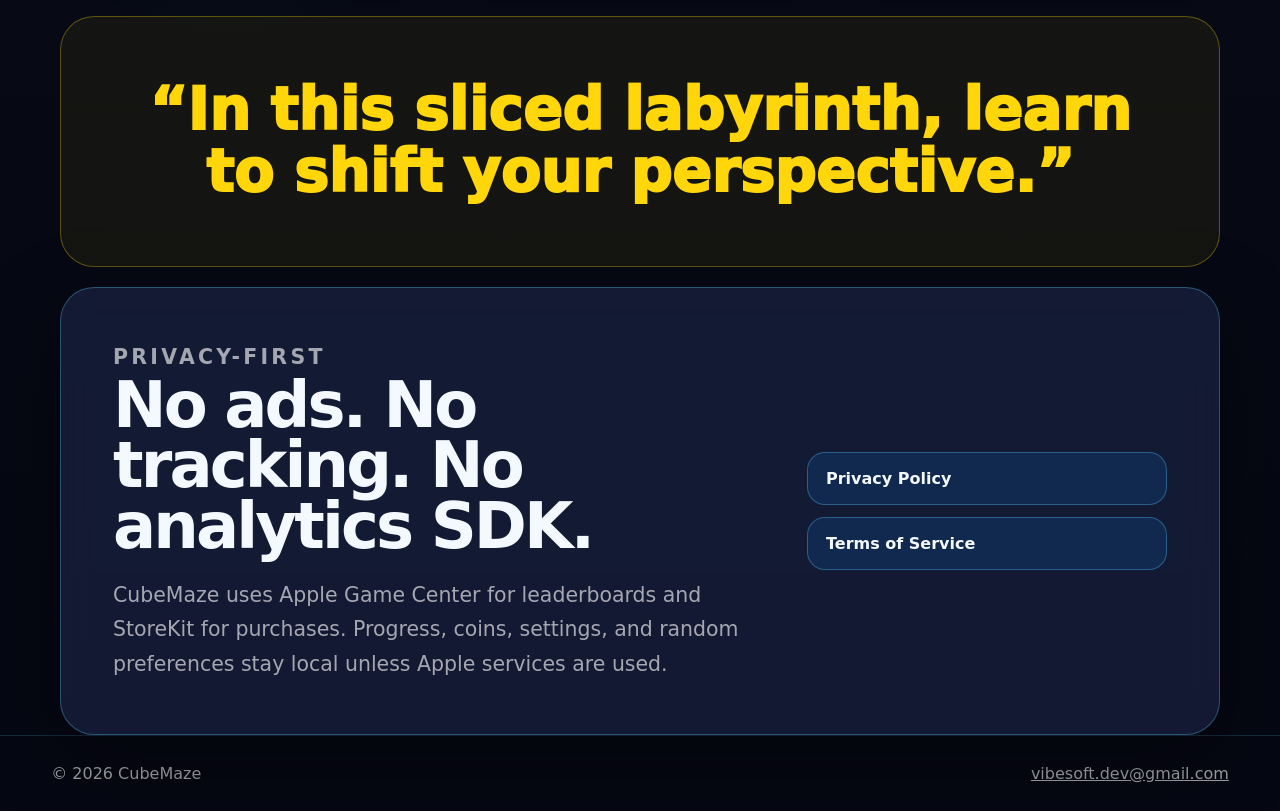
==== commit a5f12deb: "Align website visuals with app identity" ====
--- a/index.html
+++ b/index.html
@@ -5,7 +5,7 @@
   <meta name="viewport" content="width=device-width, initial-scale=1">
   <title>CubeMaze · Find your third direction</title>
   <meta name="description" content="CubeMaze is a minimalist iPhone and iPad puzzle game about solving 3D cube mazes one 2D slice at a time.">
-  <meta name="theme-color" content="#050914">
+  <meta name="theme-color" content="#0a0e1a">
   <meta property="og:type" content="website">
   <meta property="og:title" content="CubeMaze">
   <meta property="og:description" content="Solve 3D mazes one 2D slice at a time.">
--- a/styles.css
+++ b/styles.css
@@ -1,18 +1,21 @@
 :root {
   color-scheme: dark;
-  --bg: #050914;
-  --bg-soft: #071326;
-  --card: rgba(14, 32, 58, .74);
-  --card-strong: rgba(18, 44, 78, .92);
+  --bg: #0a0e1a;
+  --bg-soft: #101935;
+  --bg-elevated: #1a2240;
+  --card: rgba(26, 34, 64, .72);
+  --card-strong: rgba(26, 34, 64, .92);
   --text: #f4f9ff;
-  --muted: #9fb2cc;
-  --line: rgba(100, 220, 255, .26);
-  --cyan: #65dcff;
-  --green: #36ff98;
-  --red: #f23b55;
-  --gold: #ffd15c;
+  --muted: rgba(255, 255, 255, .62);
+  --line: rgba(90, 200, 250, .34);
+  --accent: #0a84ff;
+  --cyan: #5ac8fa;
+  --player: #ff3b30;
+  --goal: #34c759;
+  --warning: #ff9500;
+  --coin: #ffd60a;
   --shadow: 0 24px 80px rgba(0, 0, 0, .38);
-  font-family: Inter, ui-sans-serif, system-ui, -apple-system, BlinkMacSystemFont, "Segoe UI", sans-serif;
+  font-family: ui-rounded, "SF Pro Rounded", Inter, ui-sans-serif, system-ui, -apple-system, BlinkMacSystemFont, "Segoe UI", sans-serif;
 }
 
 * { box-sizing: border-box; }
@@ -27,9 +30,10 @@
   min-width: 320px;
   color: var(--text);
   background:
-    radial-gradient(circle at 15% 10%, rgba(101, 220, 255, .16), transparent 28rem),
-    radial-gradient(circle at 82% 24%, rgba(242, 59, 85, .14), transparent 24rem),
-    linear-gradient(180deg, #06101f 0%, var(--bg) 42%, #03060d 100%);
+    radial-gradient(circle at 50% 12%, rgba(10, 132, 255, .2), transparent 30rem),
+    radial-gradient(circle at 78% 24%, rgba(255, 59, 48, .16), transparent 22rem),
+    radial-gradient(circle at 18% 72%, rgba(52, 199, 89, .1), transparent 22rem),
+    linear-gradient(180deg, #030711 0%, var(--bg) 38%, #050712 100%);
 }
 
 a { color: inherit; }
@@ -43,8 +47,8 @@
   justify-content: space-between;
   gap: 24px;
   padding: 16px clamp(18px, 4vw, 56px);
-  border-bottom: 1px solid rgba(101, 220, 255, .16);
-  background: rgba(5, 9, 20, .78);
+  border-bottom: 1px solid rgba(90, 200, 250, .18);
+  background: rgba(10, 14, 26, .82);
   backdrop-filter: blur(18px);
 }
 
@@ -76,7 +80,7 @@
   border-radius: 999px;
   padding: 9px 14px;
   color: var(--text);
-  background: rgba(101, 220, 255, .08);
+  background: rgba(10, 132, 255, .16);
   font: inherit;
   cursor: pointer;
 }
@@ -119,7 +123,7 @@
 
 .eyebrow {
   margin: 0 0 16px;
-  color: var(--green);
+  color: var(--cyan);
   font-size: 13px;
   font-weight: 900;
   letter-spacing: .16em;
@@ -159,15 +163,15 @@
 }
 
 .button.primary {
-  background: var(--red);
+  background: var(--accent);
   color: white;
-  box-shadow: 0 18px 40px rgba(242, 59, 85, .34);
+  box-shadow: 0 18px 40px rgba(10, 132, 255, .4);
 }
 
 .button.secondary {
   border: 1px solid var(--line);
   color: var(--text);
-  background: rgba(101, 220, 255, .08);
+  background: rgba(26, 34, 64, .74);
 }
 
 .stats {
@@ -185,6 +189,7 @@
   border: 1px solid var(--line);
   background: var(--card);
   box-shadow: var(--shadow);
+  backdrop-filter: blur(18px);
 }
 
 .stats div {
@@ -210,6 +215,7 @@
   width: 100%;
   height: auto;
   border-radius: 32px;
+  border: 1px solid rgba(90, 200, 250, .22);
   box-shadow: var(--shadow);
 }
 
@@ -259,8 +265,8 @@
   width: 42px;
   height: 42px;
   border-radius: 14px;
-  color: var(--bg);
-  background: var(--green);
+  color: white;
+  background: var(--player);
   font-size: 20px;
   font-weight: 950;
   grid-row: span 2;
@@ -303,7 +309,7 @@
   height: 48px;
   border-radius: 16px;
   color: var(--bg);
-  background: var(--cyan);
+  background: var(--accent);
   font-weight: 950;
 }
 
@@ -325,10 +331,10 @@
 blockquote {
   margin: 0;
   padding: clamp(34px, 5vw, 62px);
-  border: 1px solid rgba(255, 209, 92, .3);
+  border: 1px solid rgba(255, 214, 10, .32);
   border-radius: 34px;
-  color: var(--gold);
-  background: rgba(255, 209, 92, .06);
+  color: var(--coin);
+  background: rgba(255, 214, 10, .06);
   font-size: clamp(30px, 5vw, 58px);
   font-weight: 950;
   line-height: 1.08;
@@ -358,7 +364,7 @@
   border: 1px solid var(--line);
   border-radius: 18px;
   color: var(--text);
-  background: rgba(101, 220, 255, .07);
+  background: rgba(10, 132, 255, .14);
   font-weight: 850;
   text-decoration: none;
 }
@@ -369,7 +375,7 @@
   gap: 18px;
   padding: 28px clamp(18px, 4vw, 56px);
   color: var(--muted);
-  border-top: 1px solid rgba(101, 220, 255, .16);
+  border-top: 1px solid rgba(90, 200, 250, .18);
 }
 
 .site-footer p { margin: 0; }
@@ -395,7 +401,7 @@
 }
 
 .legal-page .effective {
-  color: var(--green);
+  color: var(--cyan);
   font-weight: 900;
 }
 
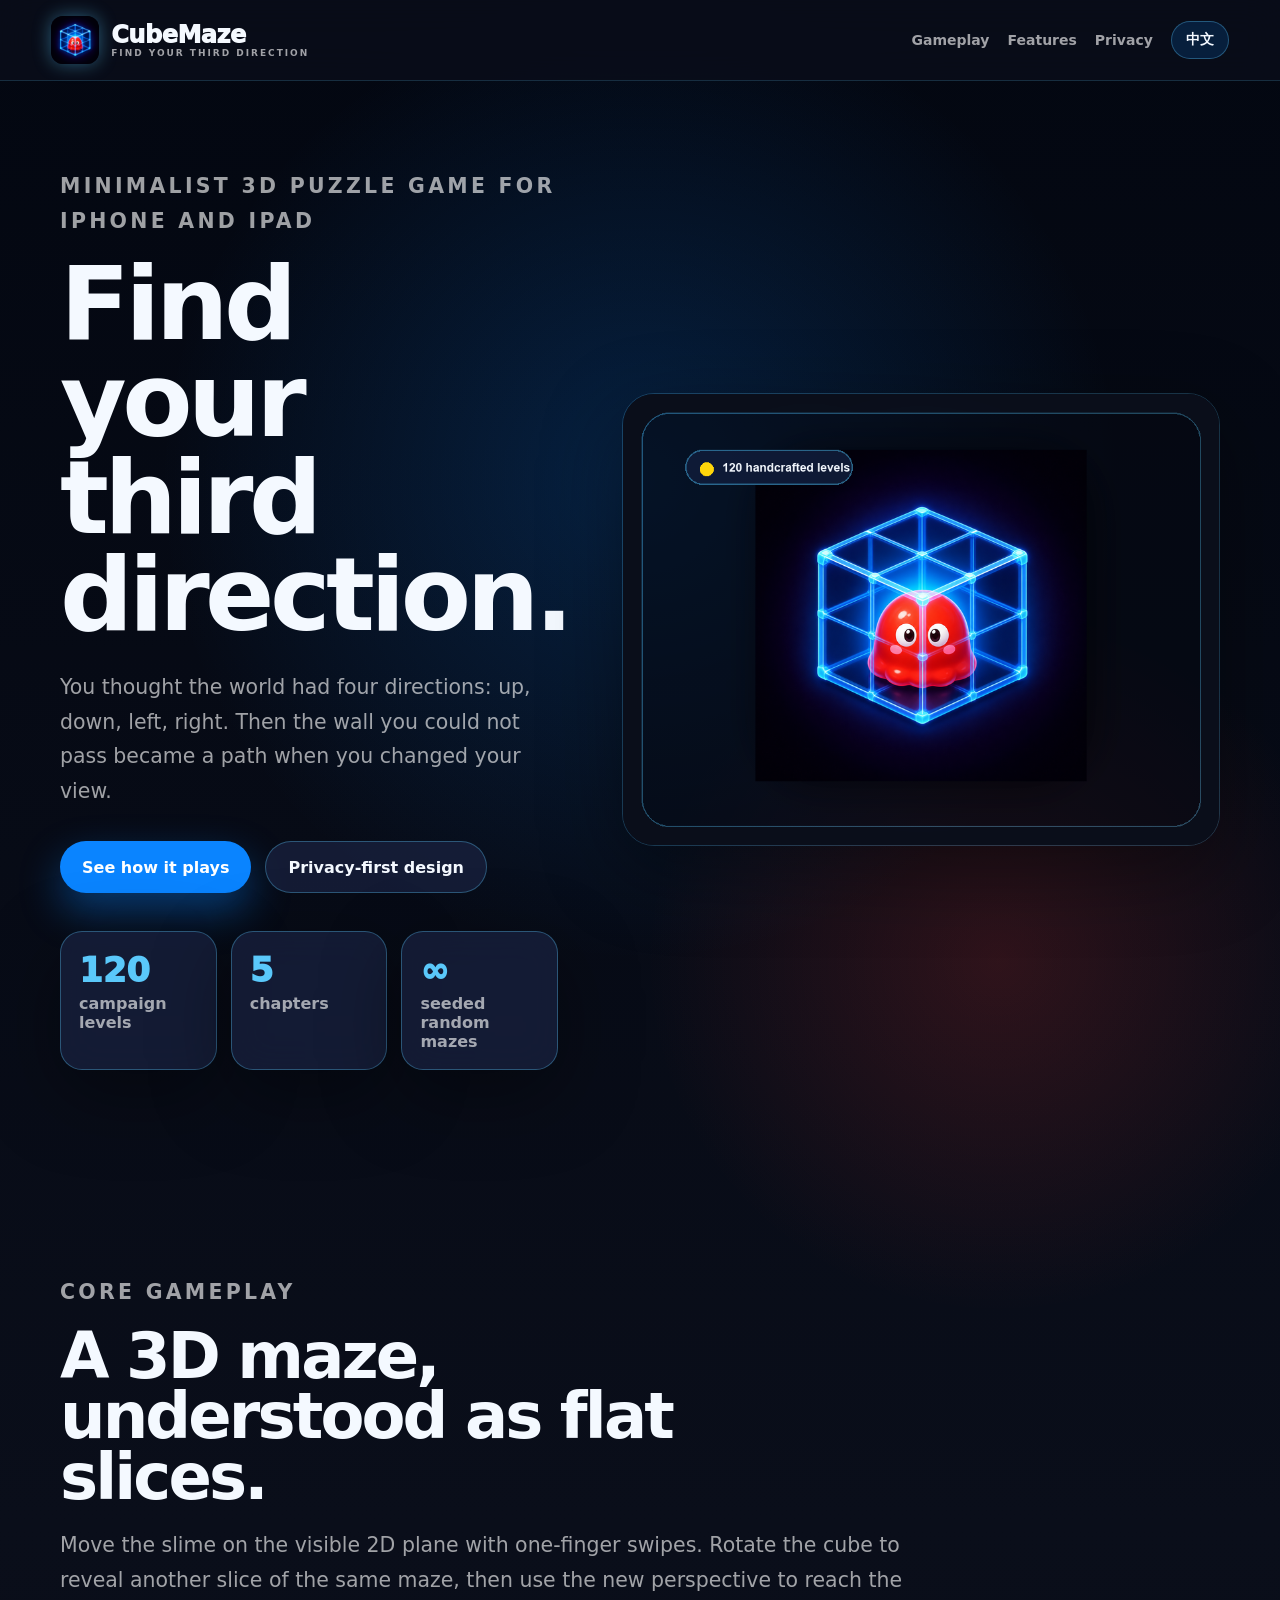
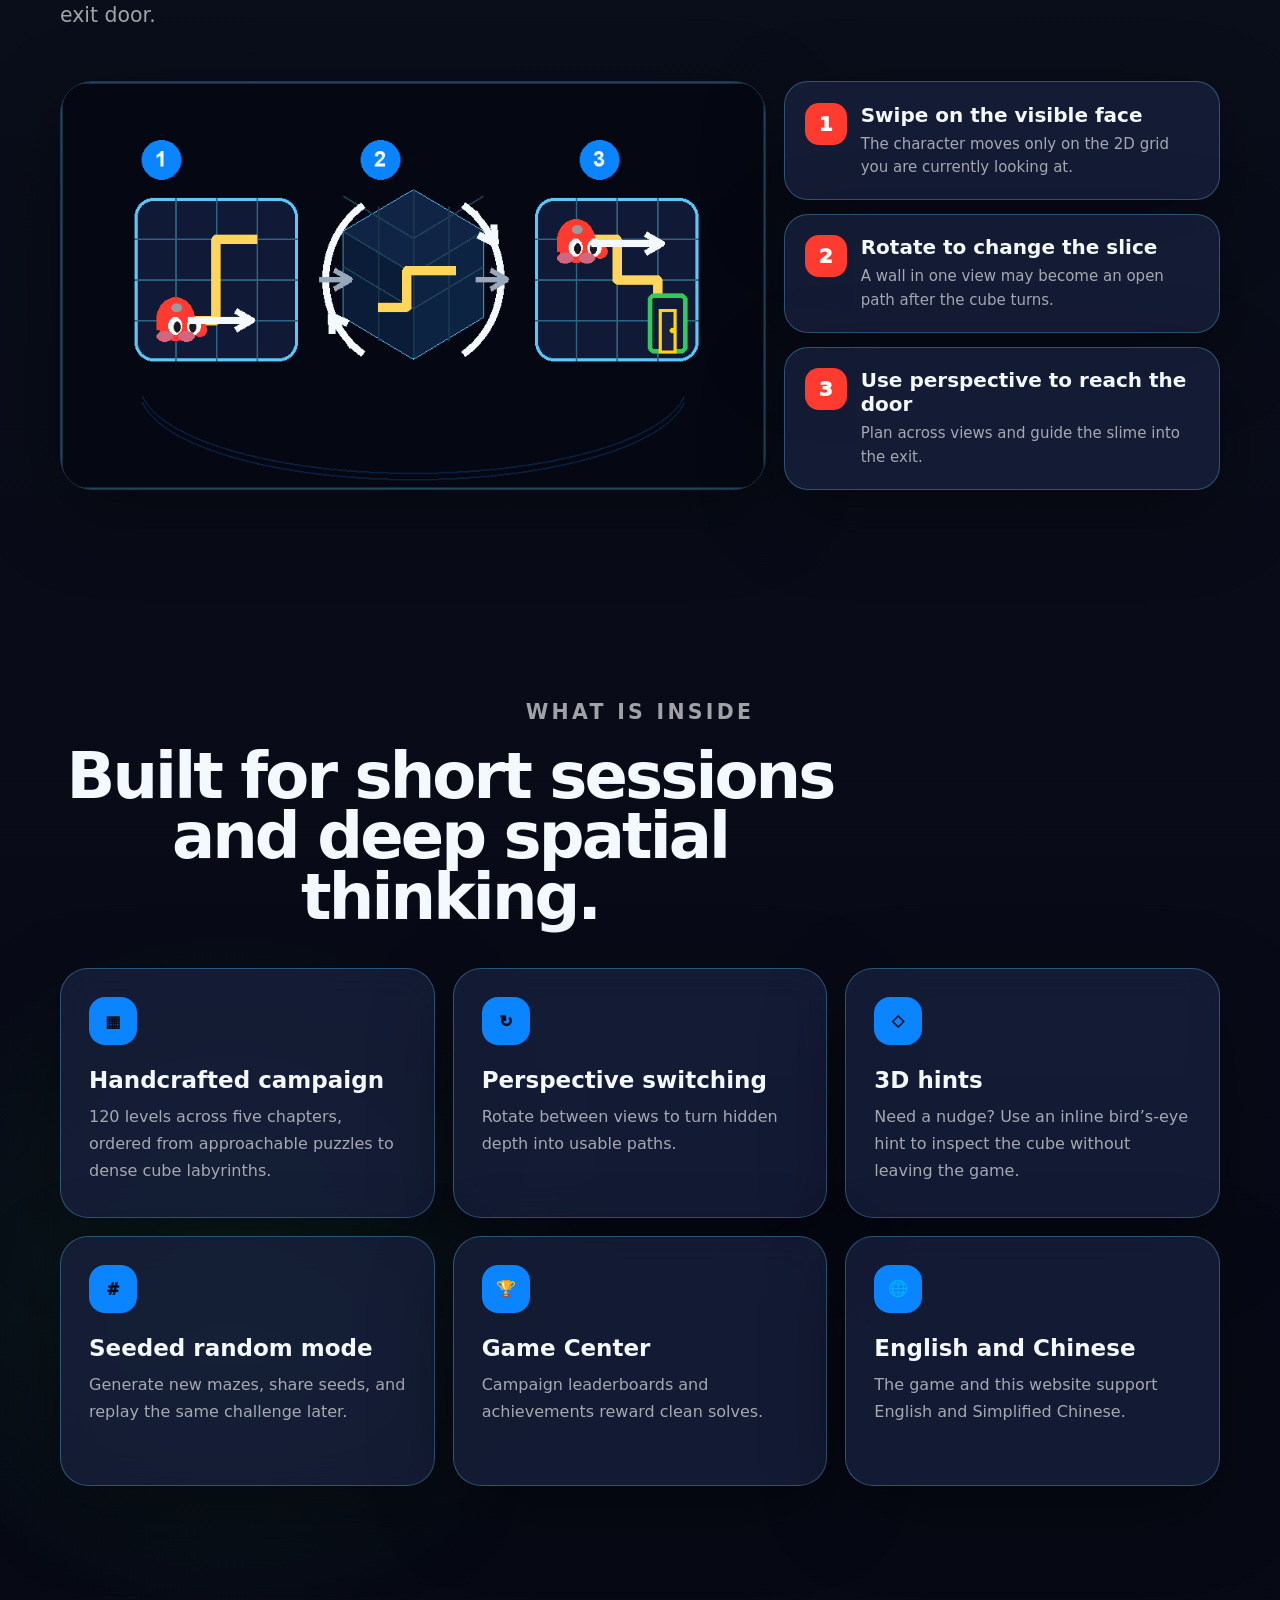
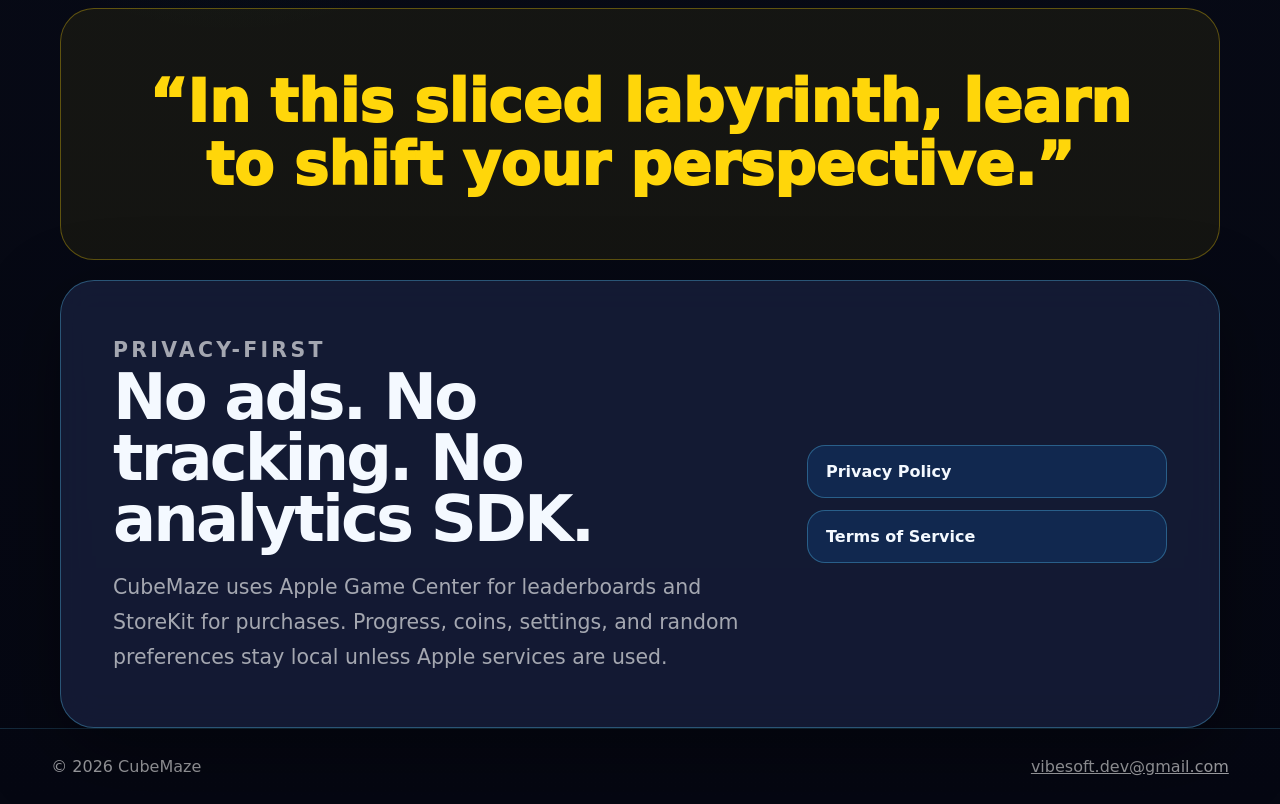
==== commit c8baf7d2: "Replace SVG art with stable PNG assets" ====
--- a/index.html
+++ b/index.html
@@ -9,16 +9,20 @@
   <meta property="og:type" content="website">
   <meta property="og:title" content="CubeMaze">
   <meta property="og:description" content="Solve 3D mazes one 2D slice at a time.">
-  <meta property="og:image" content="assets/social-card.svg">
+  <meta property="og:image" content="assets/social-card.png">
   <meta name="twitter:card" content="summary_large_image">
-  <link rel="icon" href="assets/favicon.svg" type="image/svg+xml">
-  <link rel="preload" href="assets/hero-cube.svg" as="image">
+  <link rel="icon" href="assets/app-icon.png" type="image/png">
+  <link rel="preload" href="assets/hero-visual.png" as="image">
   <link rel="stylesheet" href="styles.css">
 </head>
 <body>
   <header class="site-header">
     <a class="brand" href="#top" aria-label="CubeMaze home">
-      <img src="assets/logo.svg" width="220" height="64" alt="CubeMaze">
+      <img class="brand-icon" src="assets/app-icon.png" width="48" height="48" alt="">
+      <span class="brand-copy">
+        <span class="brand-title">CubeMaze</span>
+        <span class="brand-tagline">Find your third direction</span>
+      </span>
     </a>
     <nav class="nav" aria-label="Primary navigation">
       <a href="#gameplay" data-i18n="nav.gameplay">Gameplay</a>
@@ -58,7 +62,7 @@
         </dl>
       </div>
       <div class="hero-art" aria-hidden="true">
-        <img src="assets/hero-cube.svg" width="900" height="680" alt="">
+        <img src="assets/hero-visual.png" width="900" height="680" alt="">
       </div>
     </section>
 
@@ -71,7 +75,7 @@
         </p>
       </div>
       <div class="gameplay-layout">
-        <img class="card-image" src="assets/gameplay-slices.svg" width="900" height="520" alt="CubeMaze gameplay flow: swipe, rotate, exit">
+        <img class="card-image" src="assets/gameplay-flow.png" width="900" height="520" alt="CubeMaze gameplay flow: swipe, rotate, exit">
         <div class="gameplay-steps" aria-label="Gameplay steps">
           <article>
             <span>1</span>
--- a/styles.css
+++ b/styles.css
@@ -55,10 +55,38 @@
 .brand {
   display: inline-flex;
   align-items: center;
+  gap: 12px;
   text-decoration: none;
 }
 
-.brand img { width: 190px; height: auto; }
+.brand-icon {
+  width: 48px;
+  height: 48px;
+  border-radius: 12px;
+  box-shadow: 0 0 18px rgba(90, 200, 250, .42);
+}
+
+.brand-copy {
+  display: grid;
+  gap: 1px;
+}
+
+.brand-title {
+  color: var(--text);
+  font-size: 24px;
+  font-weight: 950;
+  letter-spacing: -.02em;
+  line-height: 1;
+}
+
+.brand-tagline {
+  color: var(--muted);
+  font-size: 9px;
+  font-weight: 900;
+  letter-spacing: .22em;
+  text-transform: uppercase;
+  white-space: nowrap;
+}
 
 .nav {
   display: flex;
@@ -438,7 +466,9 @@
 }
 
 @media (max-width: 620px) {
-  .brand img { width: 164px; }
+  .brand-icon { width: 42px; height: 42px; }
+  .brand-title { font-size: 21px; }
+  .brand-tagline { font-size: 8px; }
   .nav { gap: 12px; }
   .stats,
   .feature-grid {
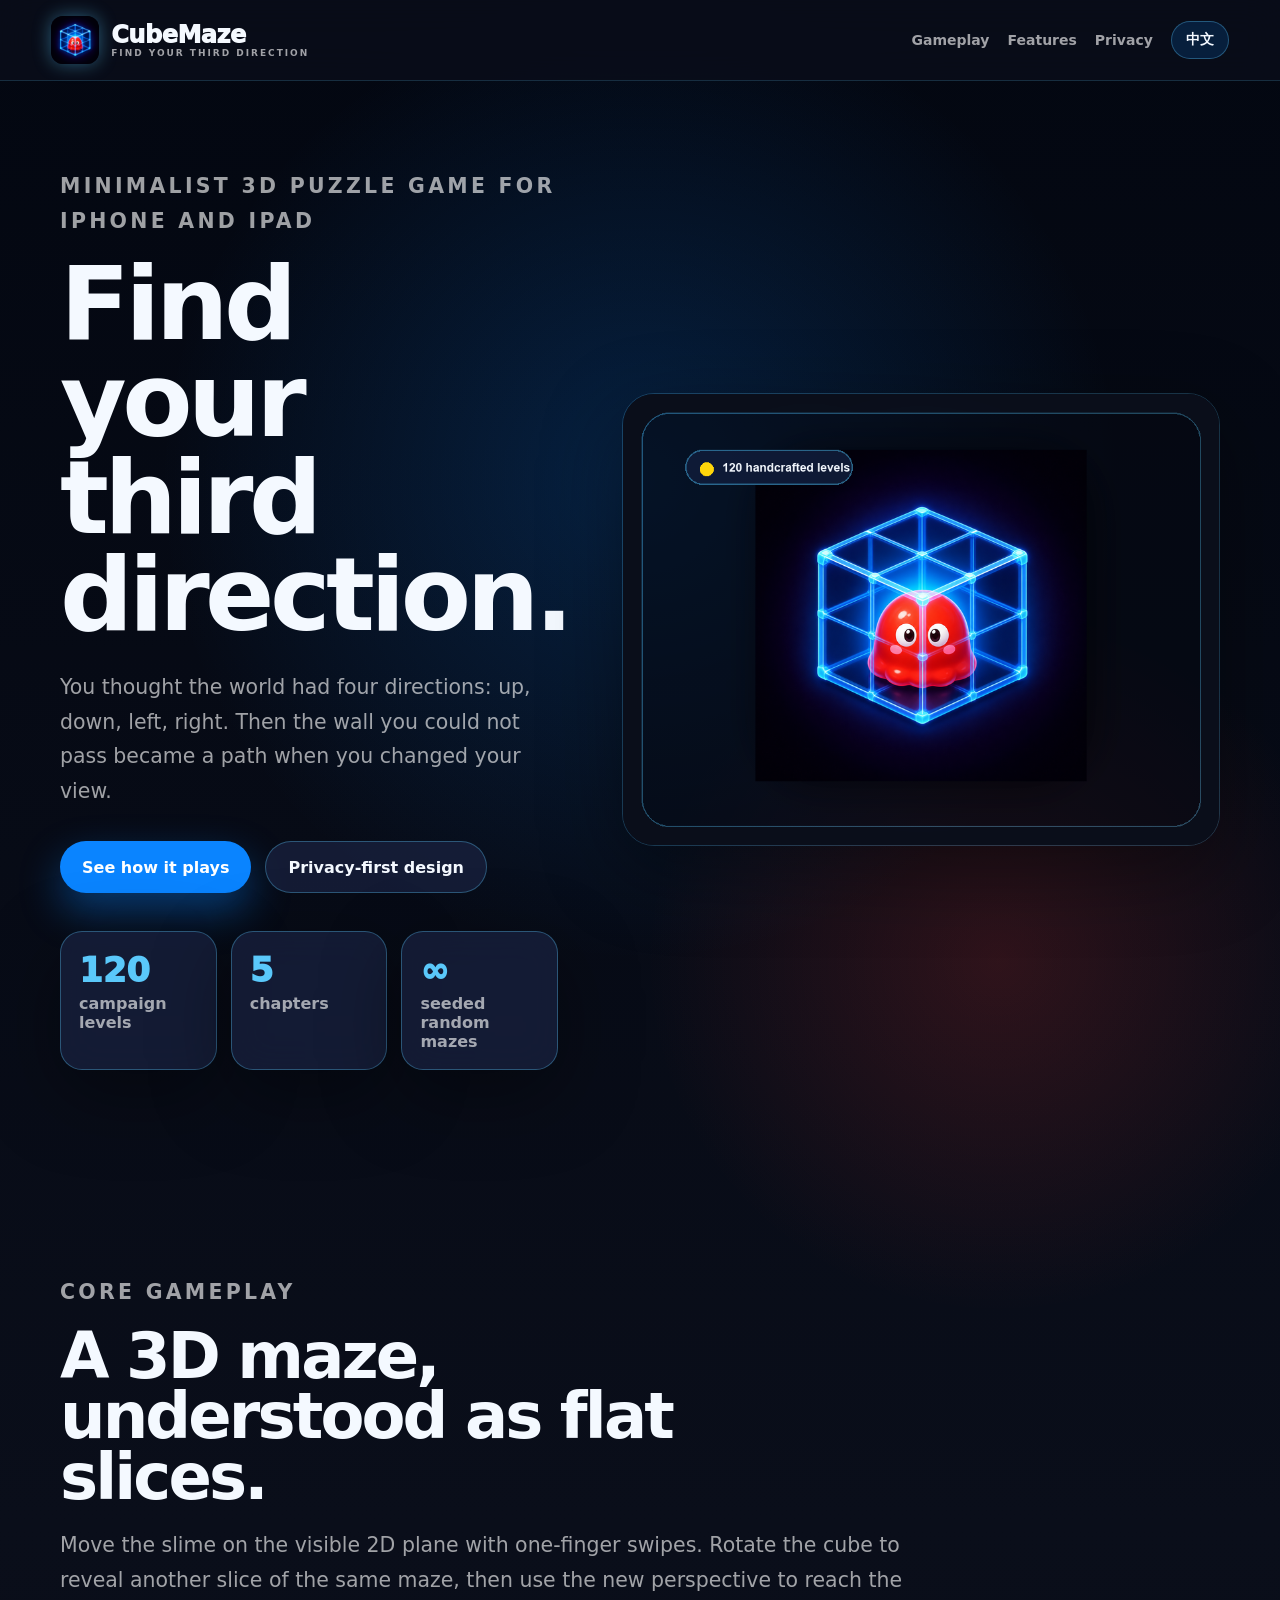
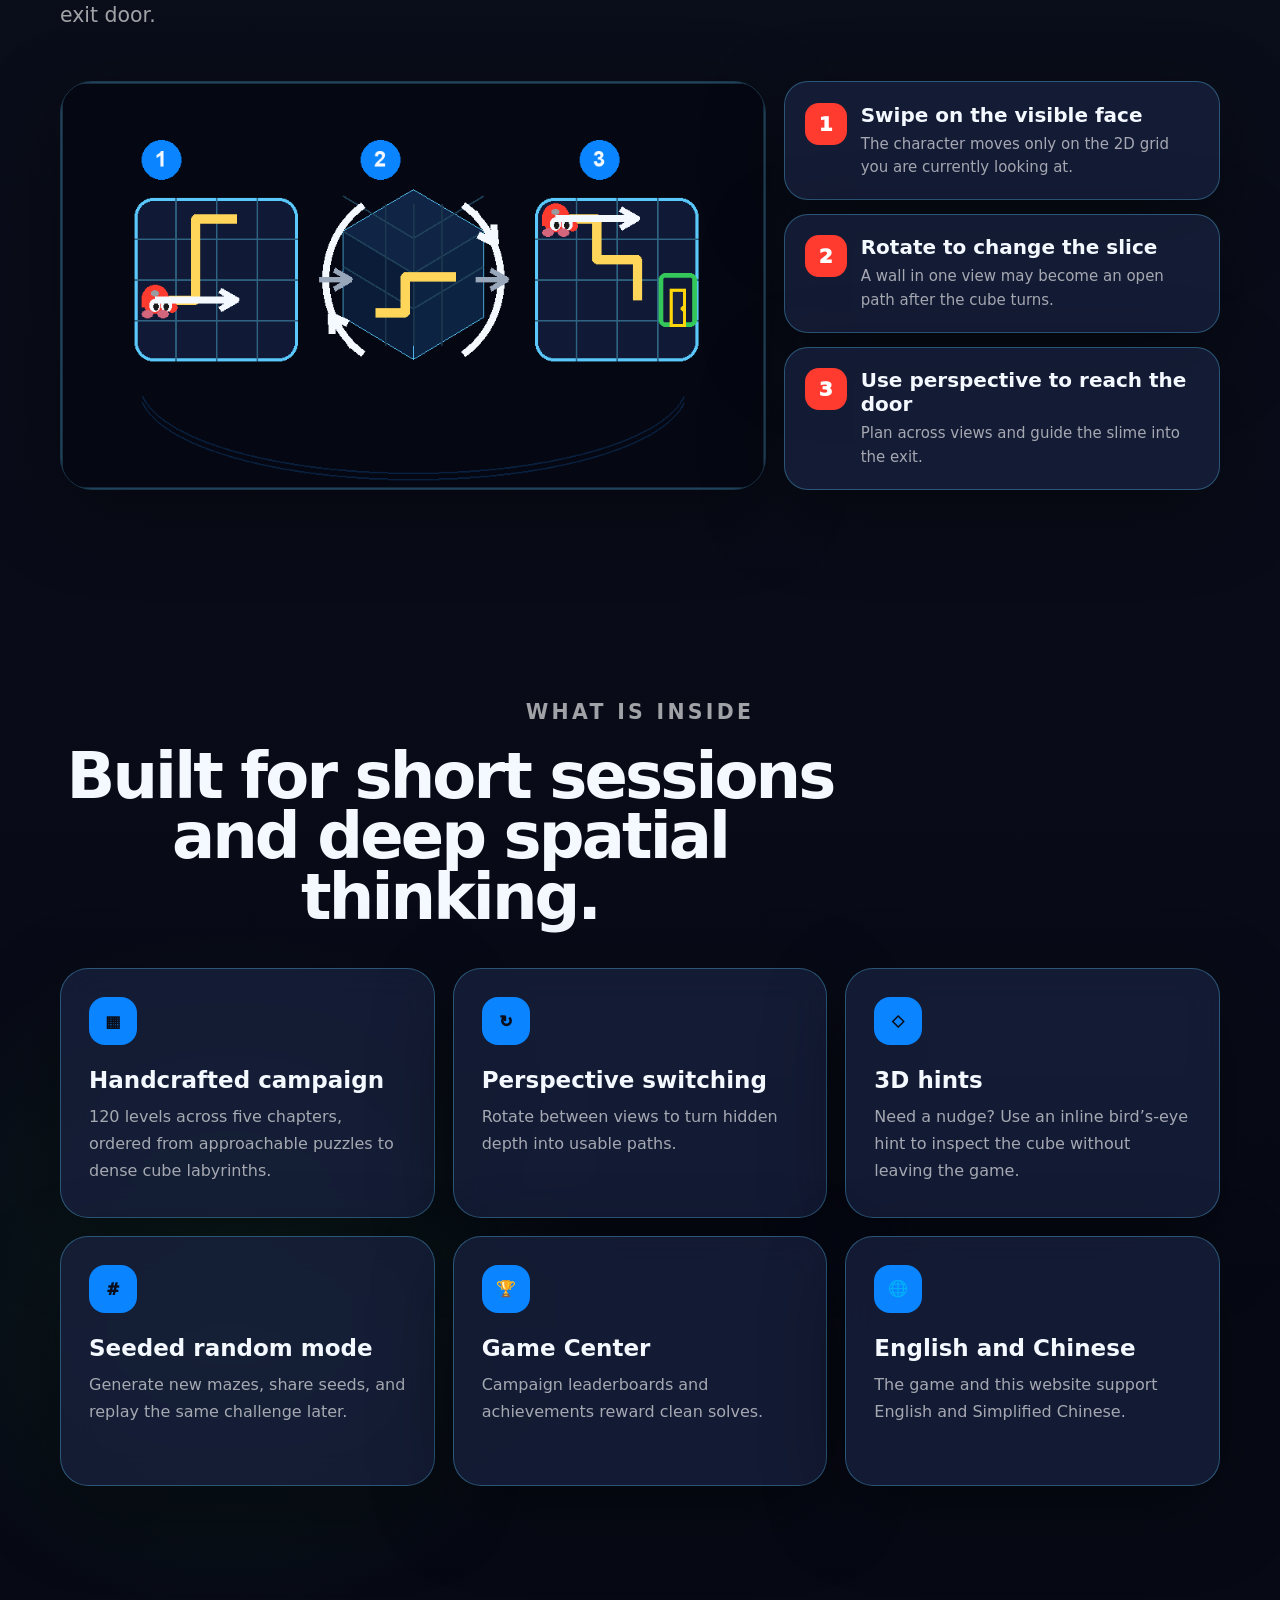
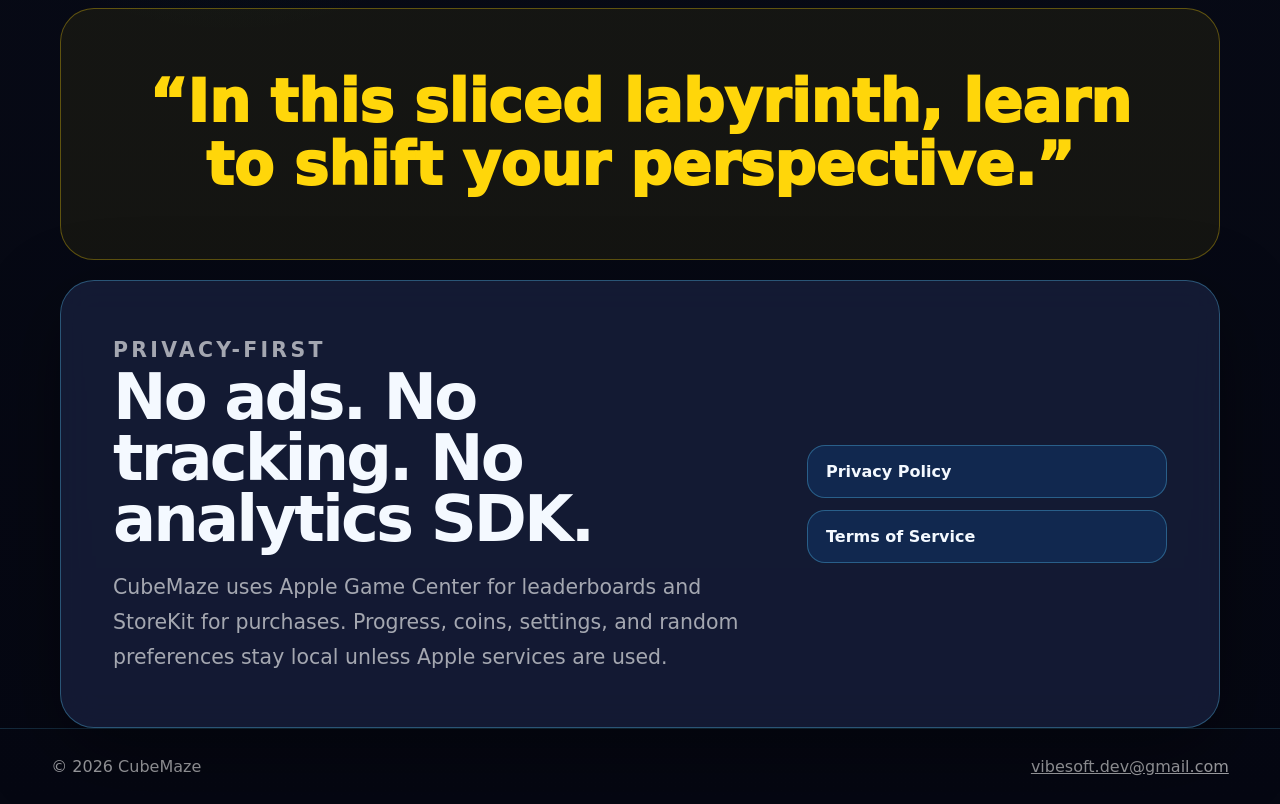
==== commit 33032e43: "Add SEO metadata" ====
--- a/index.html
+++ b/index.html
@@ -4,16 +4,73 @@
   <meta charset="utf-8">
   <meta name="viewport" content="width=device-width, initial-scale=1">
   <title>CubeMaze · Find your third direction</title>
-  <meta name="description" content="CubeMaze is a minimalist iPhone and iPad puzzle game about solving 3D cube mazes one 2D slice at a time.">
+  <meta name="description" content="CubeMaze is a minimalist iPhone and iPad puzzle game about solving 3D cube mazes one 2D slice at a time, with 120 handcrafted levels and seeded random mazes.">
+  <meta name="keywords" content="CubeMaze, 3D maze puzzle, cube maze, iPhone puzzle game, iPad puzzle game, spatial puzzle, FEZ inspired puzzle, 方块迷宫, 立方体迷宫, 空间解谜">
+  <meta name="author" content="VibeSoft">
+  <meta name="robots" content="index,follow,max-image-preview:large">
+  <link rel="canonical" href="https://cubemaze.github.io/">
+  <link rel="alternate" hreflang="en" href="https://cubemaze.github.io/">
+  <link rel="alternate" hreflang="zh-Hans" href="https://cubemaze.github.io/">
+  <link rel="alternate" hreflang="x-default" href="https://cubemaze.github.io/">
   <meta name="theme-color" content="#0a0e1a">
   <meta property="og:type" content="website">
-  <meta property="og:title" content="CubeMaze">
-  <meta property="og:description" content="Solve 3D mazes one 2D slice at a time.">
-  <meta property="og:image" content="assets/social-card.png">
+  <meta property="og:site_name" content="CubeMaze">
+  <meta property="og:title" content="CubeMaze · Find your third direction">
+  <meta property="og:description" content="Solve 3D cube mazes one 2D slice at a time. 120 handcrafted levels, perspective switching, hints, and seeded random mazes.">
+  <meta property="og:url" content="https://cubemaze.github.io/">
+  <meta property="og:image" content="https://cubemaze.github.io/assets/social-card.png">
+  <meta property="og:image:width" content="1200">
+  <meta property="og:image:height" content="630">
+  <meta property="og:image:alt" content="CubeMaze app icon and game description">
+  <meta property="og:locale" content="en_US">
+  <meta property="og:locale:alternate" content="zh_Hans">
   <meta name="twitter:card" content="summary_large_image">
+  <meta name="twitter:title" content="CubeMaze · Find your third direction">
+  <meta name="twitter:description" content="A minimalist iPhone and iPad puzzle game about solving 3D cube mazes one 2D slice at a time.">
+  <meta name="twitter:image" content="https://cubemaze.github.io/assets/social-card.png">
+  <meta name="twitter:image:alt" content="CubeMaze app icon and game description">
   <link rel="icon" href="assets/app-icon.png" type="image/png">
+  <link rel="apple-touch-icon" href="assets/app-icon.png">
+  <link rel="manifest" href="site.webmanifest">
   <link rel="preload" href="assets/hero-visual.png" as="image">
   <link rel="stylesheet" href="styles.css">
+  <script type="application/ld+json">
+    {
+      "@context": "https://schema.org",
+      "@graph": [
+        {
+          "@type": "Organization",
+          "@id": "https://cubemaze.github.io/#organization",
+          "name": "VibeSoft",
+          "email": "vibesoft.dev@gmail.com",
+          "url": "https://cubemaze.github.io/"
+        },
+        {
+          "@type": "WebSite",
+          "@id": "https://cubemaze.github.io/#website",
+          "url": "https://cubemaze.github.io/",
+          "name": "CubeMaze",
+          "description": "Official website for CubeMaze, a minimalist iPhone and iPad 3D maze puzzle game.",
+          "inLanguage": ["en", "zh-Hans"],
+          "publisher": { "@id": "https://cubemaze.github.io/#organization" }
+        },
+        {
+          "@type": "SoftwareApplication",
+          "@id": "https://cubemaze.github.io/#app",
+          "name": "CubeMaze",
+          "alternateName": "方块迷宫",
+          "applicationCategory": "GameApplication",
+          "operatingSystem": "iOS, iPadOS",
+          "url": "https://cubemaze.github.io/",
+          "image": "https://cubemaze.github.io/assets/app-icon.png",
+          "description": "CubeMaze is a minimalist iPhone and iPad puzzle game about solving 3D cube mazes one 2D slice at a time.",
+          "genre": ["Puzzle", "Maze", "Spatial puzzle"],
+          "offers": { "@type": "Offer", "price": "0", "priceCurrency": "USD" },
+          "publisher": { "@id": "https://cubemaze.github.io/#organization" }
+        }
+      ]
+    }
+  </script>
 </head>
 <body>
   <header class="site-header">
